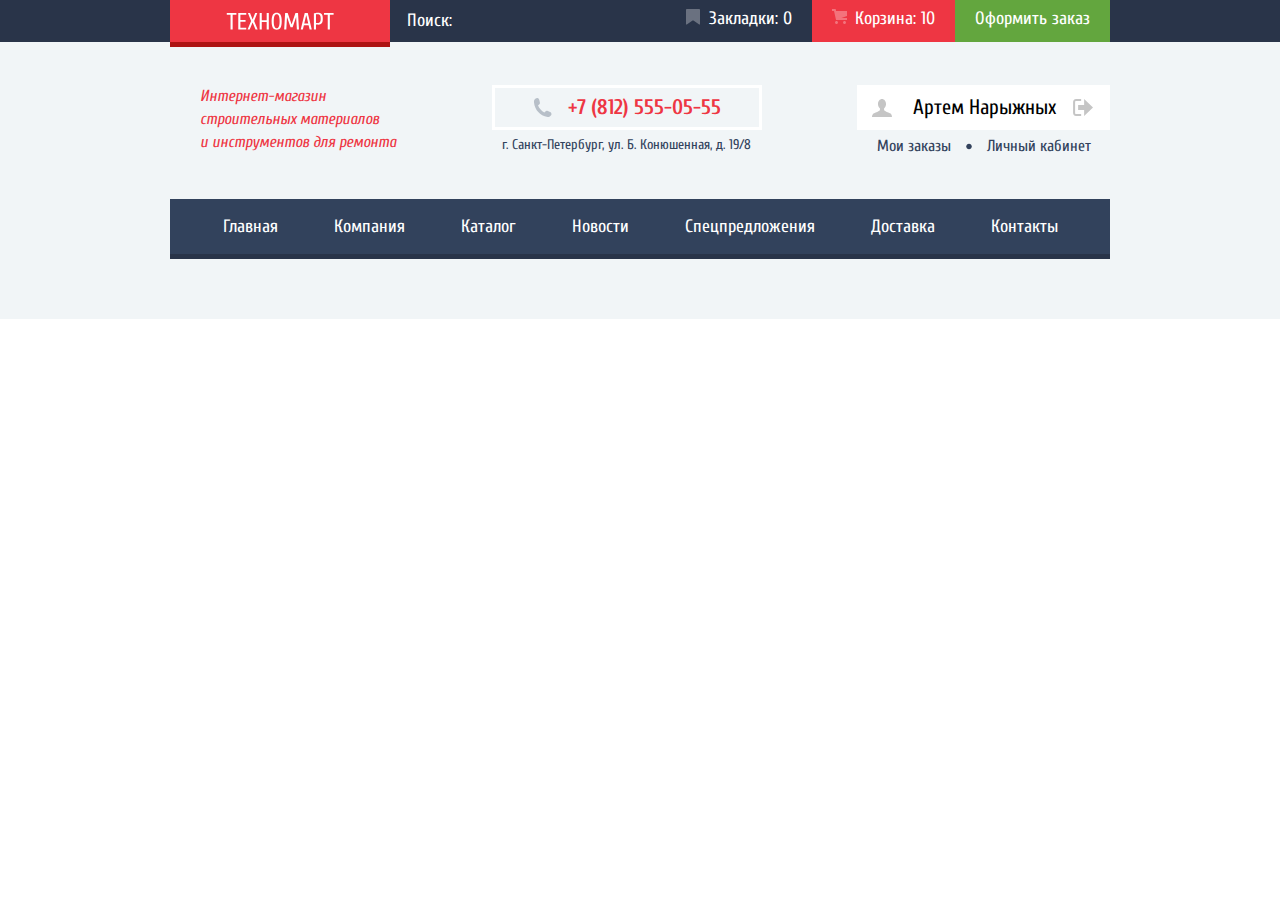
==== catalog.html @ f993e58e "Almost finished Header, added: Navigation, style hover and active for buttons." ====
<!doctype html>
<html class="page" lang="ru">
<head>
  <meta charset="UTF-8">
  <meta name="viewport" content="width=device-width, user-scalable=no, initial-scale=1.0, maximum-scale=1.0, minimum-scale=1.0">
  <meta http-equiv="X-UA-Compatible" content="ie=edge">
  <link href="https://fonts.googleapis.com/css2?family=Cuprum:wght@400;700&family=PT+Sans:wght@400;700&display=swap" rel="stylesheet">
  <link rel="icon" href="favicon.ico">
  <link rel="stylesheet" href="style/normalize.css">
  <link rel="stylesheet" href="style/catalog.css">
  <title>Каталог интернет-магазина Техномарт</title>
</head>
<body class="page-body">
  <header class="header">
    <div class="header__wrapper_blue">
      <div class="header-top container">
        <a href="index.html"><img class="header__logo" src="img/logo-technomart.svg" alt="Логотип Техномарт"></a>
        <label for="header__search"></label>
        <input class="header__search" type="search" placeholder="Поиск:" id="header__search">
        <ul class="header__button-list">
          <li class="header__button-item"><a class="header__button-link favorites" href="#">Закладки: 0</a></li>
          <li class="header__button-item"><a class="header__button-link cart" href="#">Корзина: 10</a></li>
          <li class="header__button-item"><a class="header__button-link order" href="#">Оформить заказ</a></li>
        </ul>
      </div>
    </div>
    <div class="header-middle container">
      <p class="header__description">Интернет-магазин<br>строительных материалов<br>и инструментов для ремонта</p>
      <div class="header__address">
        <a href="#" class="header__address-phone">+7 (812) 555-05-55</a>
        <p class="header__address-description">г. Санкт-Петербург, ул. Б. Конюшенная, д. 19/8</p>
      </div>
      <div class="header__user-buttons">
        <div class="header__user-links">
          <a href="https://vk.com/artem_989" class="header__username-btn" target="_blank">Артем Нарыжных</a>
          <a href="" class="header__logout-btn">
            <div class="svg-wrapper">
              <svg width="20" height="17" viewBox="0 0 20 17" fill="none" xmlns="http://www.w3.org/2000/svg">
                <path d="M20 8.5L11.125 0V6H5.125V11H11.125V17L20 8.5Z" fill="#C5C5C5"/>
                <path
                  d="M2.10604 13.952V3.048C2.12404 2.672 2.27704 1.991 3.11604 1.991H8.14304V0H3.11604C0.938036 0 0.112036 1.81 0.0870361 3.027V13.973C0.112036 15.189 0.938036 17 3.11604 17H8.14304V15.01H3.11604C2.27704 15.01 2.12404 14.327 2.10604 13.952Z"
                  fill="#C5C5C5"/>
              </svg>
            </div>
          </a>
        </div>
        <ul class="header__user-nav">
          <li class="header__user-item"><a href="#" class="header__user-link">Мои заказы</a></li>
          <li class="header__user-item"><a href="#" class="header__user-link">Личный кабинет</a></li>
        </ul>
      </div>
    </div>
    <nav class="header__nav nav container">
      <ul class="header__nav-list">
        <li class="header__nav-item"><a href="index.html" class="header__nav-link">Главная</a></li>
        <li class="header__nav-item"><a href="#" class="header__nav-link">Компания</a></li>
        <li class="header__nav-item"><a href="#" class="header__nav-link">Каталог</a></li>
        <li class="header__nav-item"><a href="#" class="header__nav-link">Новости</a></li>
        <li class="header__nav-item"><a href="#" class="header__nav-link">Спецпредложения</a></li>
        <li class="header__nav-item"><a href="#" class="header__nav-link">Доставка</a></li>
        <li class="header__nav-item"><a href="#" class="header__nav-link">Контакты</a></li>
      </ul>
    </nav>
  </header>
  <main class="main">

  </main>
  <footer class="footer">

  </footer>
</body>
</html>
---- style/catalog.css ----
:root {
  --basic-black: #000000;
  --basic-white: #FFFFFF;
  --basic-blue: #32425C;
  --basik-dark-blue: #293449;
  --basic-red: #EE3643;
  --basic-gray: #A9A9A9;
  --basic-yellow: #FFD180;
  --basick-green: #63A63E;
  --special-social-dark: #212A3A;
  --special-light-gray: #F1F5F7;
  --special-sand: #F7F3EC;
  --special-orange: #FFBF47;
  --special-light-blue: #3BBCE3;
  --special-light-violet: #DC91D8;
  --special-light-green: #8ED78F;
}

* {
  margin: 0;
  padding: 0;
  box-sizing: border-box;
}

.page {
  height: 100%;
}

.page-body {
  height: 100%;
  display: flex;
  flex-direction: column;
  color: var(--basic-black);
  font-family: 'Cuprum', sans-serif;
  font-size: 18px;
}

.container {
  width: 940px;
  margin: 0 auto;
}

.header {
  background-color: var(--special-light-gray);
}

.header__wrapper_blue {
  background-color: var(--basik-dark-blue);

  margin-bottom: 43px;
}

.header-top {
  display: flex;
  height: 42px;
}

.header__logo {
  background: var(--basic-red);
  padding: 12px 56px;
  border-bottom: 5px solid #ad1313;
  margin-bottom: -5px;
}

.header__search {
  flex-grow: 1;
  border: none;
  background-color: transparent;
  padding-left: 17px;
}

.header__search:focus {
  background-color: #fff;
}

.header__search::placeholder {
  color: #FFFFFF;
}

.header__button-list {
  list-style: none;
  display: flex;
  color: var(--basic-white);
}

.header__button-item {
  display: flex;
}

.header__button-item:active > a {
  color: rgba(255, 255, 255, 0.3);
}

.favorites:active {
  background-color: rgba(22, 29, 41, 1);
}

.cart {
  background-color: var(--basic-red);
}

.cart:active {
  background-color: rgba(186, 39, 50, 1);
}

.order {
  background-color: var(--basick-green);
}

.order:hover {
  background-color: #5FBB2D;
}

.order:active {
  background-color: #518932;
}

.favorites::before{
  content: '';
  width: 14px;
  height: 16px;
  background: url("../img/icons/icon-bookmark.svg");
  margin-right: 9px;
  opacity: 0.3;
}

.cart::before{
  content: '';
  width: 15px;
  height: 15px;
  background: url("../img/icons/icon-cart.svg");
  margin-right: 8px;
  opacity: 0.3;
}

.header__button-item:hover .favorites::before,
.header__button-item:hover .cart::before {
  opacity: 1;
}

.header__button-item:active .favorites::before,
.header__button-item:active .cart::before {
  opacity: 0.3;
}

.header__button-link {
  display: flex;
  padding: 9px 20px;
  color: var(--basic-white);
  text-decoration: none;
}

.header-middle {
  display: flex;
  justify-content: space-between;
  margin-bottom: 42px;
}

.header__description {
  font-style: italic;
  font-size: 16px;
  line-height: 23px;
  color: var(--basic-red);
  padding-left: 30px;
}

.header__address {
  display: flex;
  flex-direction: column;
  align-items: center;
}

.header__address-description {
  font-size: 14px;
  line-height: 24px;
  color: var(--basic-blue);
}

.header__address-phone {
  width: 270px;
  font-weight: 700;
  font-size: 21px;
  line-height: 30px;
  display: flex;
  justify-content: center;
  align-items: center;
  color: var(--basic-red);
  border: 3px solid white;
  text-decoration: none;
  padding: 4px 0 5px;
  margin-bottom: 3px;
}

.header__address-phone::before {
  content: '';
  width: 19px;
  height: 19px;
  background: url("../img/icons/icon-phone.svg");
  margin-right: 16px;
}

.header__user-buttons {
  display: flex;
  flex-direction: column;
  align-items: center;
}

.header__user-links {
  background-color: #fff;
  display: flex;
  margin-bottom: 7px;
}

.header__username-btn {
  font-size: 21px;
  line-height: 21px;
  color: var(--basic-black);
  text-decoration: none;
  display: flex;
  justify-content: center;
  align-items: center;
}

.header__username-btn::before{
  content: '';
  width: 20px;
  height: 18px;
  background: url("../img/icons/icon-user.svg");
  margin-right: 21px;
  margin-left: 15px;
}

.svg-wrapper {
  width: 20px;
  height: 17px;
  margin: 14px 17px;
}

.header__user-nav {
  list-style: none;
  display: flex;
}

.header__user-item {
  font-size: 16px;
  line-height: 18px;
  display: flex;
  align-items: center;
  justify-content: center;
  margin-right: 15px;
}

.header__user-item:last-child {
  margin: 0;
}

.header__user-item::after {
  content: '';
  width: 6px;
  height: 7px;
  background: url("../img/icons/dot.svg") no-repeat;
  background-size: 6px 7px;
  margin-left: 15px;
  align-items: center;
  justify-content: center;
}

.header__user-item:last-child::after {
  display: none;
}

.header__user-link {
  text-decoration: none;
  color: #32425C;
}

.header__user-link:hover {
  color: var(--basic-red);
}

.header__user-link:active {
  color: rgba(197, 197, 197, 1);
}

.header__nav {

  background-color: var(--basic-blue);
  margin-bottom: 65px;
}

.header__nav-list {
  display: flex;
  list-style: none;
  justify-content: center;
  border-bottom: 5px solid var(--basik-dark-blue);
  margin-bottom: -5px;
}

.header__nav-item {
}

.header__nav-link {
  color: var(--basic-white);
  display: inline-block;
  width: 100%;
  line-height: 24px;
  text-decoration: none;
  padding: 16px 28px 15px;
}

.header__nav-link:hover {
  background-color: var(--basik-dark-blue);
}

.header__nav-link:active {
  color: rgba(255, 255, 255, 0.5);
  background-color: #1D2739;
}

.main {
  flex: 1 0 auto;
}
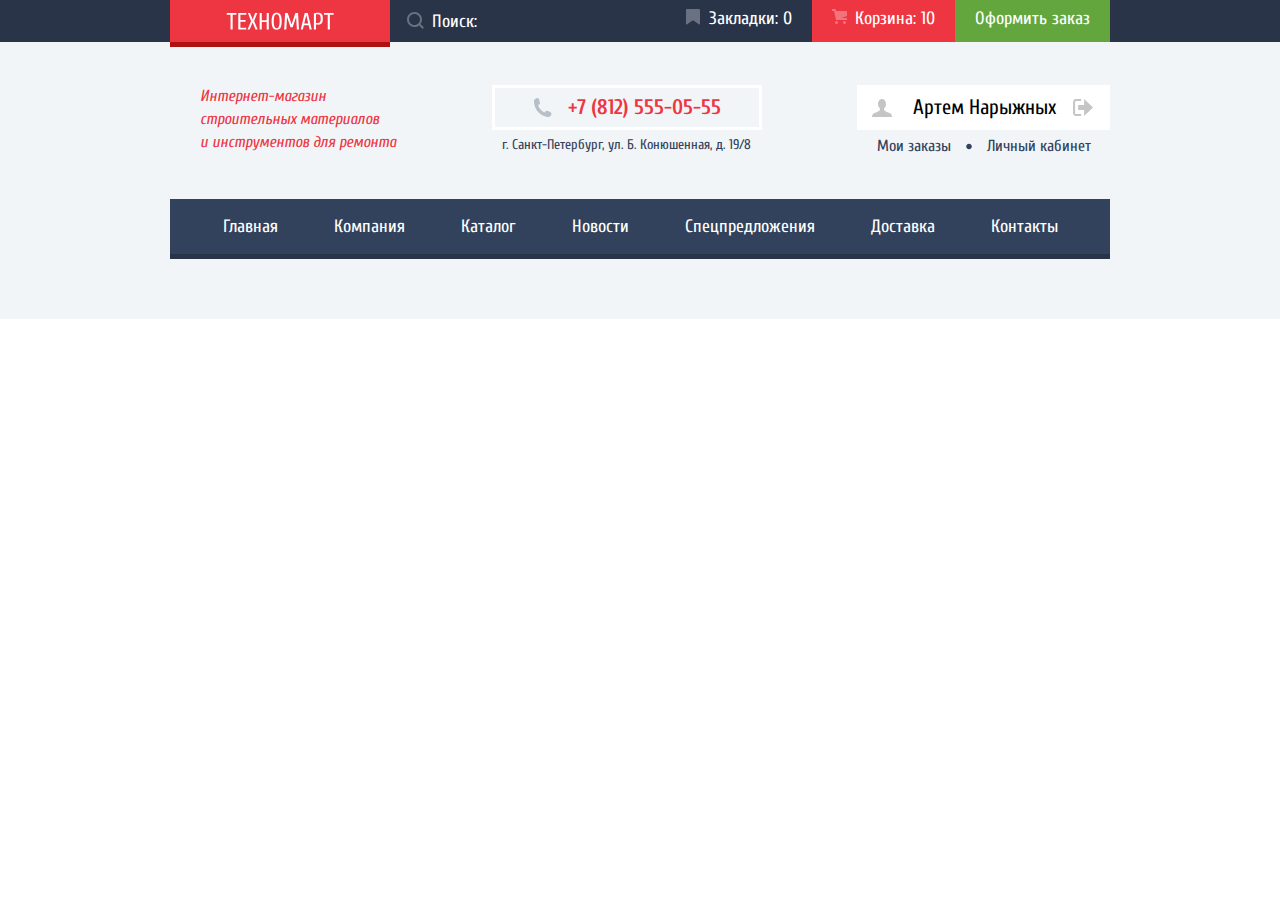
==== commit f9085dde: "Finished Header" ====
--- a/catalog.html
+++ b/catalog.html
@@ -15,8 +15,17 @@
     <div class="header__wrapper_blue">
       <div class="header-top container">
         <a href="index.html"><img class="header__logo" src="img/logo-technomart.svg" alt="Логотип Техномарт"></a>
-        <label for="header__search"></label>
-        <input class="header__search" type="search" placeholder="Поиск:" id="header__search">
+        <div class="header__search-wrapper">
+          <label for="header__search">
+            <input class="header__search" type="search" placeholder="Поиск:" id="header__search">
+
+            <svg class="header__search-icon" width="17" height="17" viewBox="0 0 17 17" fill="none" xmlns="http://www.w3.org/2000/svg">
+              <path fill-rule="evenodd" clip-rule="evenodd"
+                    d="M13.458 12.044L17 15.586L15.586 17L12.044 13.458C10.782 14.421 9.21 15 7.5 15C3.35786 15 0 11.6421 0 7.5C0 3.35786 3.35786 0 7.5 0C11.6421 0 15 3.35786 15 7.5C15.0001 9.14309 14.4581 10.7403 13.458 12.044ZM7.5 2C4.467 2 2 4.467 2 7.5C2.00331 10.5362 4.4638 12.9967 7.5 13C10.532 13 13 10.532 13 7.5C13 4.467 10.532 2 7.5 2Z"
+                    fill="white"/>
+            </svg>
+          </label>
+        </div>
         <ul class="header__button-list">
           <li class="header__button-item"><a class="header__button-link favorites" href="#">Закладки: 0</a></li>
           <li class="header__button-item"><a class="header__button-link cart" href="#">Корзина: 10</a></li>
@@ -35,7 +44,7 @@
           <a href="https://vk.com/artem_989" class="header__username-btn" target="_blank">Артем Нарыжных</a>
           <a href="" class="header__logout-btn">
             <div class="svg-wrapper">
-              <svg width="20" height="17" viewBox="0 0 20 17" fill="none" xmlns="http://www.w3.org/2000/svg">
+              <svg class="header__logout-icon" width="20" height="17" viewBox="0 0 20 17" fill="none" xmlns="http://www.w3.org/2000/svg">
                 <path d="M20 8.5L11.125 0V6H5.125V11H11.125V17L20 8.5Z" fill="#C5C5C5"/>
                 <path
                   d="M2.10604 13.952V3.048C2.12404 2.672 2.27704 1.991 3.11604 1.991H8.14304V0H3.11604C0.938036 0 0.112036 1.81 0.0870361 3.027V13.973C0.112036 15.189 0.938036 17 3.11604 17H8.14304V15.01H3.11604C2.27704 15.01 2.12404 14.327 2.10604 13.952Z"
--- a/style/catalog.css
+++ b/style/catalog.css
@@ -62,20 +62,58 @@
   margin-bottom: -5px;
 }
 
+.header__search-wrapper {
+  flex-grow: 1;
+  position: relative;
+}
+
+.header__search-icon {
+  position: absolute;
+  top: 12px;
+  left: 17px;
+  fill-opacity: 0.3;
+}
+
 .header__search {
-  flex-grow: 1;
+  width: 100%;
+  height: 100%;
   border: none;
   background-color: transparent;
-  padding-left: 17px;
+  padding-left: 42px;
+  color: var(--basic-white);
+}
+
+.header__search:hover {
+  background-color: #212a3a;
+}
+
+.header__search:hover + .header__search-icon {
+  fill-opacity: 1;
 }
 
 .header__search:focus {
-  background-color: #fff;
+  color: var(--basic-black);
+  background-color: var(--basic-white);;
+  outline: none;
+}
+
+.header__search:focus + .header__search-icon {
+  fill-opacity: 1;
+}
+
+.header__search:focus + .header__search-icon path {
+  fill: #EE3643;
 }
 
 .header__search::placeholder {
   color: #FFFFFF;
 }
+
+/*отключение крестика у input*/
+input::-webkit-search-decoration,
+input::-webkit-search-cancel-button,
+input::-webkit-search-results-button,
+input::-webkit-search-results-decoration { display: none; }
 
 .header__button-list {
   list-style: none;
@@ -230,10 +268,22 @@
   margin-left: 15px;
 }
 
+.header__username-btn:hover {
+  color: var(--basic-red);
+}
+
+.header__username-btn:hover::before {
+  background: url("../img/icons/icon-user-blue.svg");
+}
+
 .svg-wrapper {
   width: 20px;
   height: 17px;
   margin: 14px 17px;
+}
+
+.header__logout-btn:hover path {
+  fill: #32425C;
 }
 
 .header__user-nav {
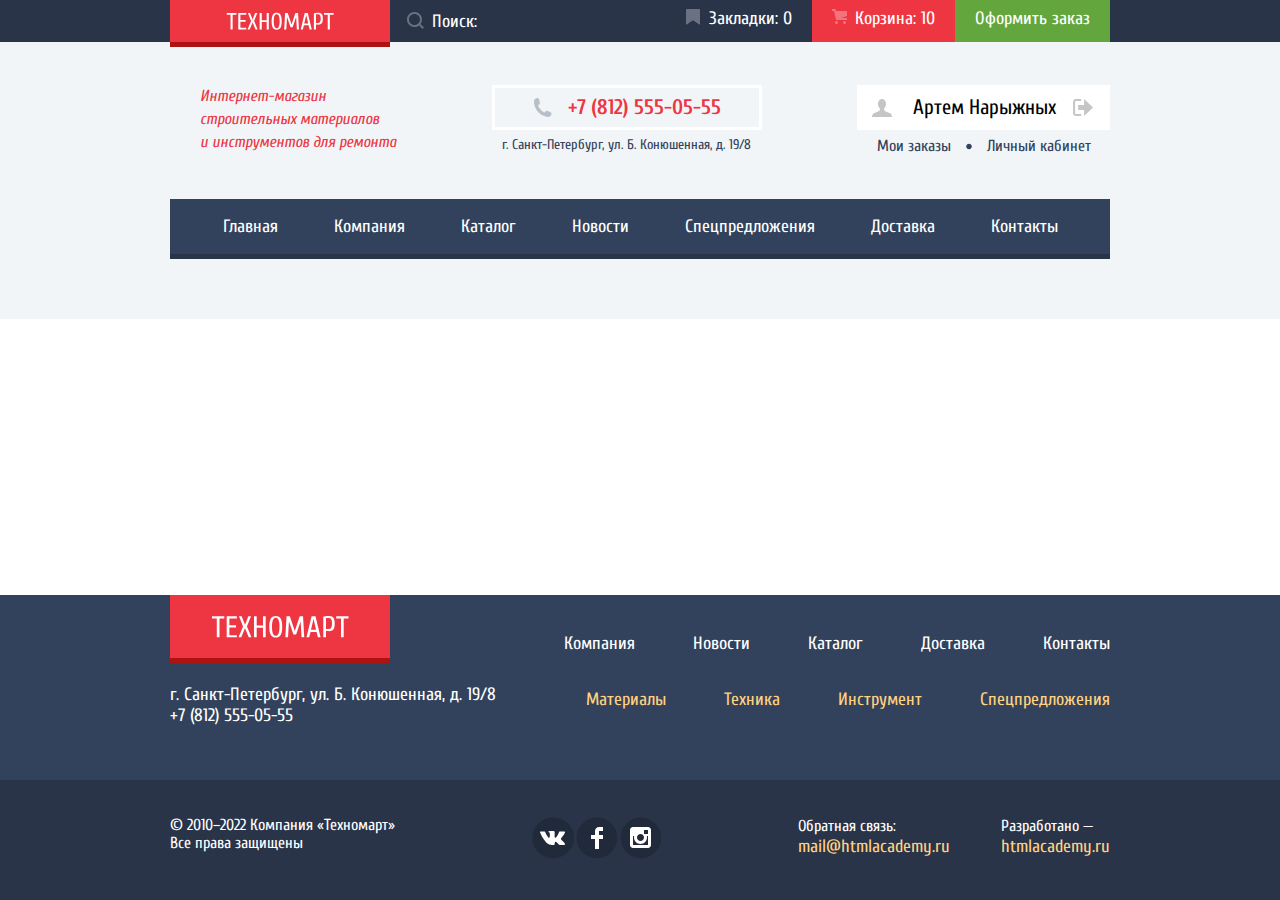
==== commit ccfab49b: "Created and finished Footer" ====
--- a/catalog.html
+++ b/catalog.html
@@ -75,7 +75,72 @@
 
   </main>
   <footer class="footer">
-
+    <div class="footer-top container">
+      <a href="index.html"><img class="footer__logo" src="img/icons/logo-footer.svg" alt="Логотип Техномарт"></a>
+      <ul class="footer__nav-list">
+        <li class="footer__nav-item"><a href="#" class="footer__nav-link">Компания</a></li>
+        <li class="footer__nav-item"><a href="#" class="footer__nav-link">Новости</a></li>
+        <li class="footer__nav-item"><a href="#" class="footer__nav-link">Каталог</a></li>
+        <li class="footer__nav-item"><a href="#" class="footer__nav-link">Доставка</a></li>
+        <li class="footer__nav-item"><a href="#" class="footer__nav-link">Контакты</a></li>
+      </ul>
+    </div>
+    <div class="footer-middle container">
+      <p class="footer__address">
+        г. Санкт-Петербург, ул. Б. Конюшенная, д. 19/8<br>+7 (812) 555-05-55
+      </p>
+      <ul class="footer__nav-list_middle">
+        <li class="footer__nav-item_middle"><a href="#" class="footer__nav-link_middle">Материалы</a></li>
+        <li class="footer__nav-item_middle"><a href="#" class="footer__nav-link_middle">Техника</a></li>
+        <li class="footer__nav-item_middle"><a href="#" class="footer__nav-link_middle">Инструмент</a></li>
+        <li class="footer__nav-item_middle"><a href="#" class="footer__nav-link_middle">Спецпредложения</a></li>
+      </ul>
+    </div>
+    <div class="footer-bottom">
+      <div class="container footer-container">
+        <p class="footer__copyright">© 2010–2022 Компания «Техномарт»<br>Все права защищены</p>
+        <ul class="footer__social social__list">
+          <li class="social__item"><a href="#" class="social__link">
+            <svg width="44" height="44" viewBox="0 0 44 44" fill="none" xmlns="http://www.w3.org/2000/svg">
+              <path fill-rule="evenodd" clip-rule="evenodd"
+                    d="M22.1627 1.4839C33.6533 1.4839 42.9683 10.5873 42.9683 21.8169C42.9683 33.0461 33.6533 42.1494 22.1627 42.1494C10.6721 42.1494 1.35714 33.0461 1.35714 21.8169C1.35714 10.5873 10.6721 1.4839 22.1627 1.4839Z"
+                    fill="#212A3A"/>
+              <path
+                d="M24.5403 25.7281C25.4609 25.4384 26.6395 27.6406 27.8943 28.4834C28.836 29.1219 29.5573 28.9841 29.5573 28.9841L32.9017 28.9372C32.9017 28.9372 34.6495 28.8322 33.8232 27.4803C33.7549 27.3678 33.3389 26.4781 31.334 24.6472C29.2376 22.7319 29.5217 23.0422 32.0456 19.7309C33.5835 17.7125 34.1988 16.4797 34.0062 15.9547C33.8213 15.4494 32.6918 15.5806 32.6918 15.5806L28.9237 15.6059C28.5568 15.6069 28.2458 15.7175 28.1042 16.0887C28.1013 16.0925 27.5062 17.6506 26.7127 18.9753C25.0362 21.7775 24.3669 21.9266 24.0896 21.7512C23.4531 21.3453 23.6139 20.1228 23.6139 19.2537C23.6139 16.5378 24.0299 15.4053 22.7992 15.1128C22.388 15.0153 22.0876 14.9516 21.0389 14.9422C19.6985 14.9225 18.5603 14.9422 17.9151 15.2506C17.4866 15.4597 17.1582 15.9181 17.3575 15.9444C17.6079 15.9772 18.1693 16.0944 18.4697 16.4937C18.8559 17.0112 18.8443 18.1709 18.8443 18.1709C18.8443 18.1709 19.0649 21.3687 18.3243 21.7653C17.8159 22.0372 17.1206 21.4822 15.6252 18.9378C14.8615 17.6366 14.2847 16.1984 14.2847 16.1984C14.2847 16.1984 14.173 15.9312 13.9708 15.785C13.73 15.6116 13.393 15.5562 13.393 15.5562L9.81656 15.5787C9.81656 15.5787 9.27923 15.5937 9.08182 15.8244C8.90656 16.0287 9.06738 16.4506 9.06738 16.4506C9.06738 16.4506 11.8686 22.9016 15.0406 26.1509C17.9488 29.1341 21.2537 28.9362 21.2537 28.9362H22.7511C22.7511 28.9362 23.2027 28.8856 23.4338 28.6437C23.6495 28.4187 23.6399 27.9959 23.6399 27.9959C23.6399 27.9959 23.61 26.0187 24.5403 25.7281Z"
+                fill="white"/>
+            </svg>
+          </a></li>
+          <li class="social__item"><a href="#" class="social__link">
+            <svg width="44" height="44" viewBox="0 0 44 44" fill="none" xmlns="http://www.w3.org/2000/svg">
+              <path fill-rule="evenodd" clip-rule="evenodd"
+                    d="M21.8938 1.4839C33.1232 1.4839 42.2265 10.5873 42.2265 21.8169C42.2265 33.0461 33.1232 42.1494 21.8938 42.1494C10.6643 42.1494 1.56108 33.0461 1.56108 21.8169C1.56108 10.5873 10.6643 1.4839 21.8938 1.4839Z"
+                    fill="#212A3A"/>
+              <path d="M28 15V11H24C21.7909 11 20 12.7909 20 15V19H16V23H20V33H24V23H28V19H24V15H28Z" fill="white"/>
+            </svg>
+          </a></li>
+          <li class="social__item"><a href="#" class="social__link">
+            <svg width="44" height="44" viewBox="0 0 44 44" fill="none" xmlns="http://www.w3.org/2000/svg">
+              <path fill-rule="evenodd" clip-rule="evenodd"
+                    d="M21.8938 1.4839C33.1233 1.4839 42.2265 10.5873 42.2265 21.8169C42.2265 33.0461 33.1233 42.1494 21.8938 42.1494C10.6643 42.1494 1.56112 33.0461 1.56112 21.8169C1.56112 10.5873 10.6643 1.4839 21.8938 1.4839Z"
+                    fill="#212A3A"/>
+              <path fill-rule="evenodd" clip-rule="evenodd"
+                    d="M14 11H29C30.65 11 32 12.35 32 14V29C32 30.65 30.65 32 29 32H14C12.35 32 11 30.65 11 29V14C11 12.35 12.35 11 14 11ZM25 21.5C25 19.57 23.43 18 21.5 18C19.57 18 18 19.57 18 21.5C18 23.43 19.57 25 21.5 25C23.43 25 25 23.43 25 21.5ZM14 29V20H15.181C15.0626 20.4913 15.0019 20.9947 15 21.5C15 25.0899 17.9101 28 21.5 28C25.0899 28 28 25.0899 28 21.5C27.9986 20.9946 27.9379 20.4912 27.819 20H29V29H14ZM25 18H29V14H25V18Z"
+                    fill="white"/>
+            </svg>
+          </a></li>
+        </ul>
+        <div class="footer__authors authors">
+          <div class="footer__feedback">
+            <span class="authors__description">Обратная связь:</span><br>
+            <a class="authors__link" href="mailto:mail@htmlacademy.ru">mail@htmlacademy.ru</a>
+          </div>
+          <div class="footer__developed">
+            <span class="authors__description">Разработано —</span><br>
+            <a class="authors__link" href="#">htmlacademy.ru</a>
+          </div>
+        </div>
+      </div>
+    </div>
   </footer>
 </body>
 </html>
--- a/style/catalog.css
+++ b/style/catalog.css
@@ -346,9 +346,6 @@
   margin-bottom: -5px;
 }
 
-.header__nav-item {
-}
-
 .header__nav-link {
   color: var(--basic-white);
   display: inline-block;
@@ -369,4 +366,151 @@
 
 .main {
   flex: 1 0 auto;
+}
+
+/*Footer*/
+
+.footer {
+  background-color: var(--basic-blue);
+}
+
+.footer-top {
+  display: flex;
+  justify-content: space-between;
+  align-items: flex-end;
+  margin-bottom: 21px;
+}
+
+.footer__logo {
+  padding: 20px 41px;
+  background: var(--basic-red);
+  border-bottom: 5px solid #ad1313;
+  margin-bottom: -5px;
+}
+
+.footer__nav-list {
+  display: flex;
+  list-style: none;
+  justify-content: flex-end;
+  margin-bottom: 8px;
+}
+
+.footer__nav-link {
+  color: var(--basic-white);
+  line-height: 24px;
+  text-decoration: none;
+}
+
+.footer__nav-item {
+  margin-right: 58px;
+}
+
+.footer__nav-item:last-child {
+  margin-right: 0;
+}
+
+.footer__nav-link:hover {
+  text-decoration: underline;
+}
+
+.footer__nav-link:active {
+  color: rgba(255, 255, 255, 0.5);
+  text-decoration: none;
+}
+
+.footer-middle {
+  display: flex;
+  justify-content: space-between;
+  margin-bottom: 54px;
+}
+
+.footer__address {
+  color: var(--basic-white);
+}
+
+.footer__nav-list_middle {
+  display: flex;
+  list-style: none;
+  justify-content: flex-end;
+}
+
+.footer__nav-item_middle {
+  margin-right: 58px;
+  margin-top: 5px;
+}
+
+.footer__nav-item_middle:last-child {
+  margin-right: 0;
+}
+
+.footer__nav-link_middle {
+  color: #FFD180;
+  text-decoration: none;
+}
+
+.footer__nav-link_middle:hover {
+  text-decoration: underline;
+}
+
+.footer__nav-link_middle:active {
+  opacity: 0.5;
+  text-decoration: none;
+}
+
+.footer-bottom {
+  background-color: var(--basik-dark-blue);
+}
+
+.footer-container {
+  display: flex;
+  padding: 36px 0 34px;
+  justify-content: space-between;
+}
+
+.footer__copyright {
+  color: var(--basic-white);
+  font-size: 16px;
+  line-height: 18px;
+}
+
+.footer__social {
+  display: flex;
+  list-style: none;
+}
+
+.social__link:hover path:first-child {
+  fill: var(--basic-red);
+}
+
+.social__link:active path:first-child {
+  fill: var(--basic-red);
+  opacity: 0.85;
+}
+
+.footer__authors {
+  display: flex;
+}
+
+.footer__feedback {
+  margin-right: 51px;
+}
+
+.authors__description {
+  color: var(--basic-white);
+  font-size: 16px;
+  line-height: 18px;
+}
+
+.authors__link {
+  color: #FFD180;
+  text-decoration: none;
+}
+
+.authors__link:hover {
+  text-decoration: underline;
+}
+
+.authors__link:active {
+  text-decoration: none;
+  color: var(--basic-red);
 }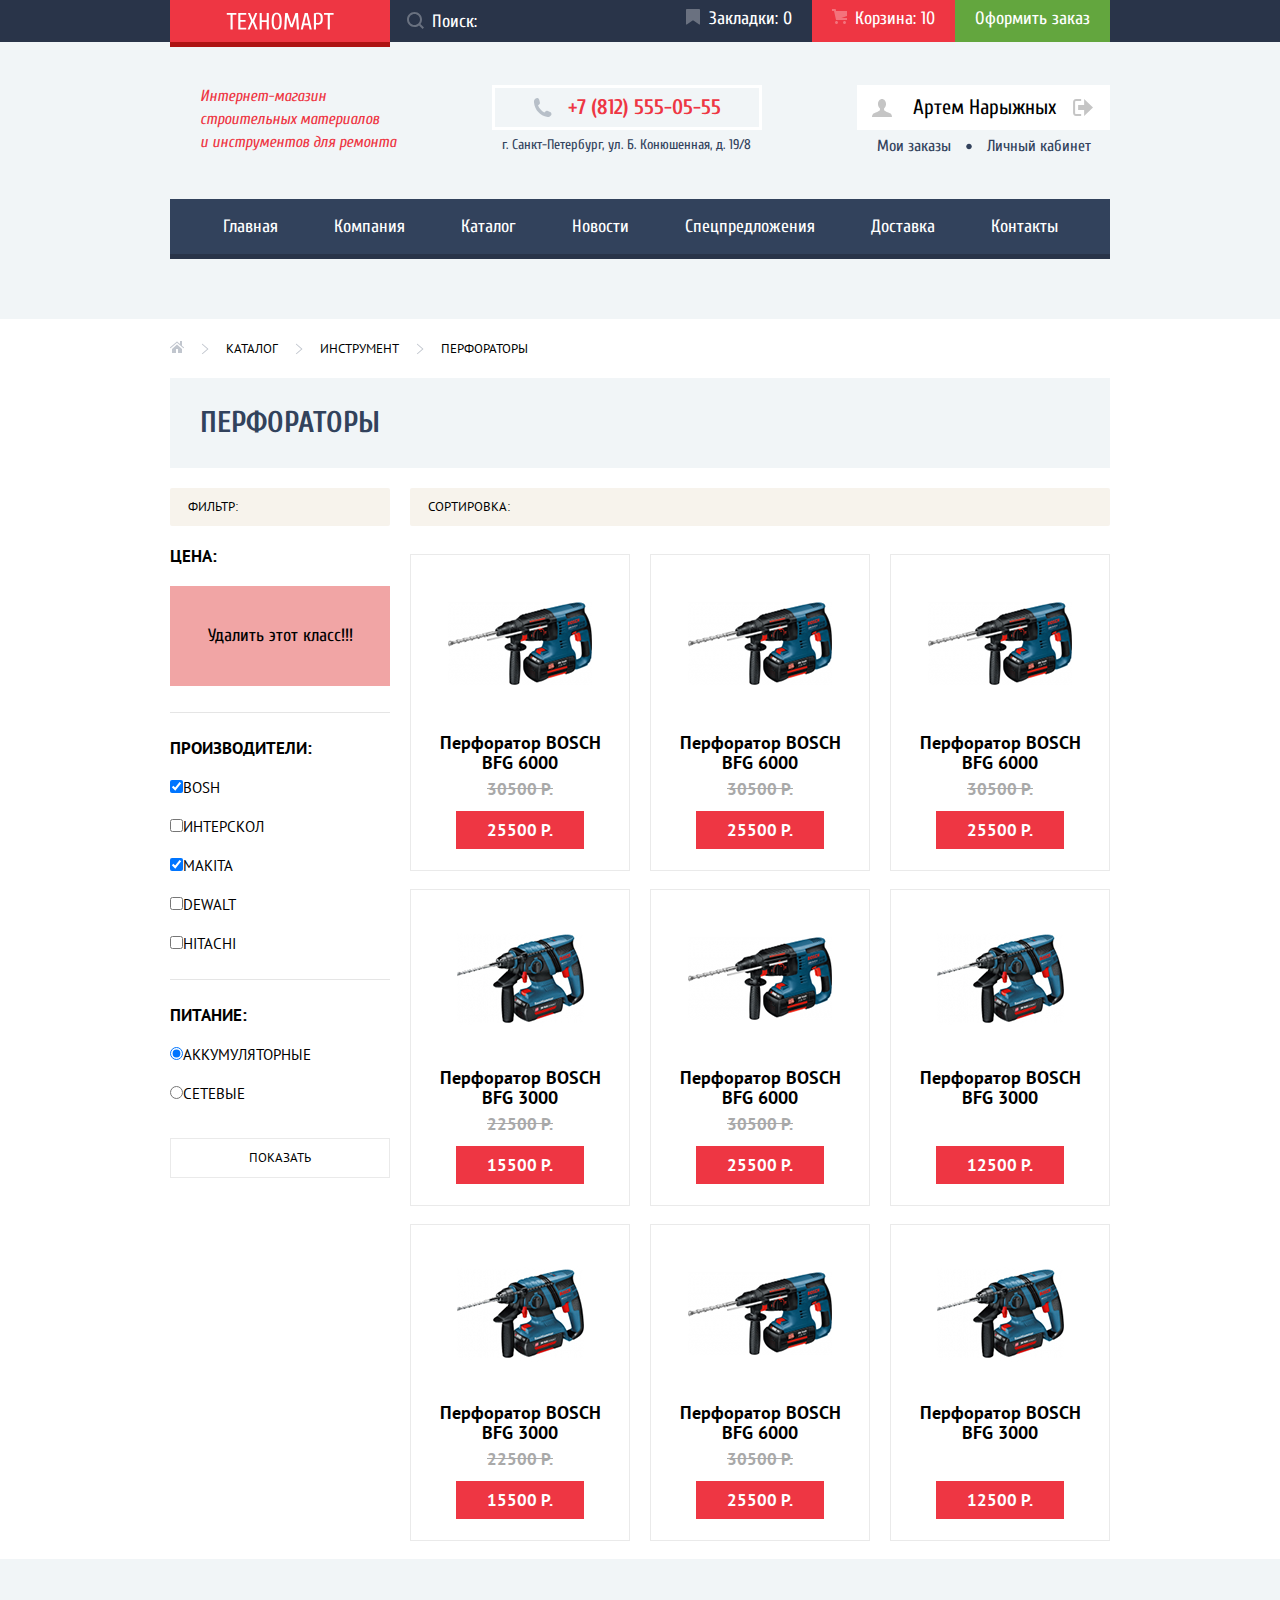
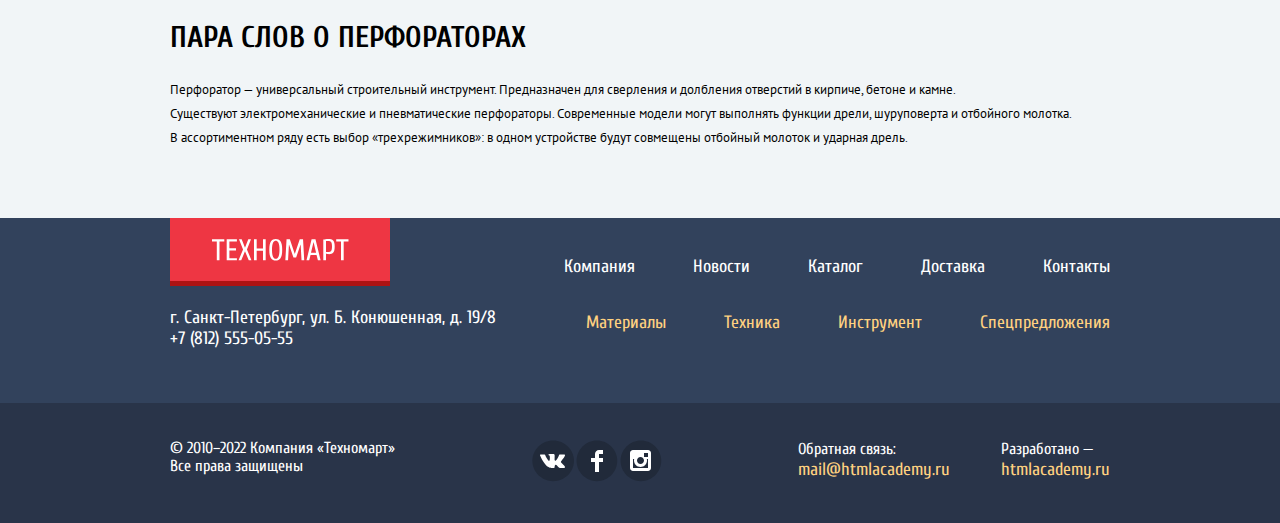
==== commit 7d1f9450: "Created catalog, filter and breadcrumbs" ====
--- a/catalog.html
+++ b/catalog.html
@@ -72,7 +72,134 @@
     </nav>
   </header>
   <main class="main">
-
+    <div class="container">
+      <ul class="main__breadcrumbs breadcrumbs">
+        <li
+          class="breadcrumbs__item"><a href="index.html" class="breadcrumbs__link"><img src="img/icons/icon-home.svg"
+                                                                                        alt="Ссылка на Главную"></a></li>
+        <li class="breadcrumbs__item"><a href="" class="breadcrumbs__link">Каталог</a></li>
+        <li class="breadcrumbs__item"><a href="" class="breadcrumbs__link">Инструмент</a></li>
+        <li class="breadcrumbs__item"><a href="" class="breadcrumbs__link">Перфораторы</a></li>
+      </ul>
+      <h1 class="main__title">Перфораторы</h1>
+      <section class="main__catalog catalog">
+        <div class="catalog__filter column-left">
+          <div class="form-description left">Фильтр:</div>
+          <form class="filter" method="get" action="https://echo.htmlacademy.ru">
+            <fieldset class="price-filter">
+              <legend>Цена:</legend>
+              <div class="plug">Удалить этот класс!!!</div>
+            </fieldset>
+            <fieldset class="manufacturer">
+              <legend>Производители:</legend>
+              <ul class="filter__manufacturer-list">
+                <li
+                  class="filter__manufacturer-item"><input type="checkbox" name="bosh" id="bosh" checked><label for="bosh" >Bosh</label></li>
+                <li class="filter__manufacturer-item"><input type="checkbox" name="interskol" id="interskol"><label for="interskol">Интерскол</label></li>
+                <li class="filter__manufacturer-item"><input type="checkbox" name="makita" id="makita" checked><label for="makita">Makita
+                </label></li>
+                <li class="filter__manufacturer-item"><input type="checkbox" name="dewalt" id="dewalt"><label for="dewalt">Dewalt</label></li>
+                <li class="filter__manufacturer-item"><input type="checkbox" name="hitachi" id="hitachi"><label for="hitachi">Hitachi</label></li>
+              </ul>
+            </fieldset>
+            <fieldset  class="power">
+              <legend>Питание:</legend>
+              <ul class="power__list">
+                <li class="power__item"><input type="radio" name="power-type" value="battery" id="battery" checked><label for="battery">Аккумуляторные</label></li>
+                <li class="power__item"><input type="radio" name="power-type" value="socket" id="socket"><label for="socket">Сетевые</label></li>
+              </ul>
+            </fieldset>
+            <button class="filter__button" type="submit">Показать</button>
+          </form>
+        </div>
+        <div class="column__right">
+          <div class="form-description right">Сортировка:</div>
+          <div class="catalog__list">
+            <div class="catalog__card card">
+              <div class="card__preview">
+                <img class="card__photo" src="img/products/bfg-6000.png" alt="BFG 6000">
+              </div>
+              <p class="card__title">Перфоратор BOSCH<br>BFG 6000</p>
+              <p class="card__old-price price">30500 р.</p>
+              <p class="card__current-price price">25500 р.</p>
+            </div>
+            <div class="catalog__card card">
+              <div class="card__preview">
+                <img class="card__photo" src="img/products/bfg-6000.png" alt="BFG 6000">
+              </div>
+              <p class="card__title">Перфоратор BOSCH<br>BFG 6000</p>
+              <p class="card__old-price price">30500 р.</p>
+              <p class="card__current-price price">25500 р.</p>
+            </div>
+            <div class="catalog__card card">
+              <div class="card__preview">
+                <img class="card__photo" src="img/products/bfg-6000.png" alt="BFG 6000">
+              </div>
+              <p class="card__title">Перфоратор BOSCH<br>BFG 6000</p>
+              <p class="card__old-price price">30500 р.</p>
+              <p class="card__current-price price">25500 р.</p>
+            </div>
+            <div class="catalog__card card">
+              <div class="card__preview">
+                <img class="card__photo" src="img/products/bfg-2000-3000.jpg" alt="BFG 3000">
+              </div>
+              <p class="card__title">Перфоратор BOSCH<br>BFG 3000</p>
+              <p class="card__old-price price">22500 р.</p>
+              <p class="card__current-price price">15500 р.</p>
+            </div>
+            <div class="catalog__card card">
+              <div class="card__preview">
+                <img class="card__photo" src="img/products/bfg-6000.png" alt="BFG 6000">
+              </div>
+              <p class="card__title">Перфоратор BOSCH<br>BFG 6000</p>
+              <p class="card__old-price price">30500 р.</p>
+              <p class="card__current-price price">25500 р.</p>
+            </div>
+            <div class="catalog__card card">
+              <div class="card__preview">
+                <img class="card__photo" src="img/products/bfg-2000-3000.jpg" alt="BFG 2000">
+              </div>
+              <p class="card__title">Перфоратор BOSCH<br>BFG 3000</p>
+              <p class="card__current-price price">12500 р.</p>
+            </div>
+            <div class="catalog__card card">
+              <div class="card__preview">
+                <img class="card__photo" src="img/products/bfg-2000-3000.jpg" alt="BFG 3000">
+              </div>
+              <p class="card__title">Перфоратор BOSCH<br>BFG 3000</p>
+              <p class="card__old-price price">22500 р.</p>
+              <p class="card__current-price price">15500 р.</p>
+            </div>
+            <div class="catalog__card card">
+              <div class="card__preview">
+                <img class="card__photo" src="img/products/bfg-6000.png" alt="BFG 6000">
+              </div>
+              <p class="card__title">Перфоратор BOSCH<br>BFG 6000</p>
+              <p class="card__old-price price">30500 р.</p>
+              <p class="card__current-price price">25500 р.</p>
+            </div>
+            <div class="catalog__card card">
+              <div class="card__preview">
+                <img class="card__photo" src="img/products/bfg-2000-3000.jpg" alt="BFG 2000">
+              </div>
+              <p class="card__title">Перфоратор BOSCH<br>BFG 3000</p>
+              <p class="card__current-price price">12500 р.</p>
+            </div>
+          </div>
+          <!--          Добавить список страниц с выделением активной-->
+        </div>
+      </section>
+    </div>
+    <section class="main__description description">
+      <div class="container">
+        <h2 class="description-title">Пара слов о перфораторах</h2>
+        <p class="description-text">Перфоратор — универсальный строительный инструмент. Предназначен для сверления и долбления отверстий в
+          кирпиче, бетоне и камне.<br>
+          Существуют электромеханические и пневматические перфораторы. Современные модели могут выполнять функции дрели, шуруповерта и
+          отбойного молотка.<br>
+          В ассортиментном ряду есть выбор «трехрежимников»: в одном устройстве будут совмещены отбойный молоток и ударная дрель.</p>
+      </div>
+    </section>
   </main>
   <footer class="footer">
     <div class="footer-top container">
--- a/style/catalog.css
+++ b/style/catalog.css
@@ -366,6 +366,249 @@
 
 .main {
   flex: 1 0 auto;
+  padding-top: 21px;
+}
+
+.main__breadcrumbs {
+  display: flex;
+  list-style: none;
+  margin-bottom: 20px;
+}
+
+.breadcrumbs__item {
+  display: flex;
+  align-items: center;
+  margin-right: 17px;
+}
+
+.breadcrumbs__item:last-child {
+  margin-right: 0;
+}
+
+.breadcrumbs__item::after {
+  content: '';
+  width: 8px;
+  height: 12px;
+  background: url("../img/icons/arrow-breadcrumbs.svg");
+  margin-left: 17px;
+}
+
+.breadcrumbs__item:last-child::after {
+  display: none;
+}
+
+.breadcrumbs__link {
+  font-family: 'PT Sans', sans-serif;
+  font-size: 13px;
+  line-height: 18px;
+  text-decoration: none;
+  text-transform: uppercase;
+  color: var(--basic-black);
+}
+
+.main__title {
+  text-transform: uppercase;
+  font-size: 30px;
+  line-height: 30px;
+  color: #32425C;
+  padding: 30px 0 30px 30px;
+  background-color: var(--special-light-gray);
+
+}
+
+.main__catalog {
+  display: flex;
+}
+
+.column-left {
+  width: 220px;
+  flex-shrink: 0;
+  margin-right: 20px;
+  display: flex;
+  flex-direction: column;
+  /*outline: 3px solid rgba(233, 233, 233, 0.7);*/
+  /*outline-offset: -3px;*/
+}
+
+.form-description{
+  font-family: 'PT Sans', sans-serif;
+  font-size: 13px;
+  line-height: 18px;
+  text-transform: uppercase;
+  padding: 10px 18px;
+  background-color: var(--special-sand);
+  border-radius: 2px;
+  display: flex;
+}
+
+.form-description.left {
+  margin-bottom: 15px;
+}
+
+fieldset {
+  padding: 0;
+  border: none;
+  margin-bottom: 20px;
+}
+
+.plug {
+  height:100px;
+  background-color: #f1a5a5;
+  text-align: center;
+  line-height: 100px;
+}
+
+.manufacturer,
+.price-filter {
+  padding-bottom: 26px;
+  /*outline: 3px solid rgba(0, 255, 0, 0.7);*/
+  /*outline-offset: -3px;*/
+  border-bottom: 1px solid rgba(0, 0, 0, 0.1);
+}
+
+.form-description.right {
+  margin-bottom: 28px;
+}
+
+.filter {
+  display: flex;
+  flex-direction: column;
+}
+
+.power {
+  margin-bottom: 35px;
+}
+
+.filter__manufacturer-list,
+.power__list {
+  list-style: none;
+  text-transform: uppercase;
+  font-family: 'PT Sans', sans-serif;
+  font-size: 15px;
+  line-height: 19px;
+  display: flex;
+  flex-direction: column;
+}
+
+.filter__manufacturer-item,
+.power__item {
+  margin-bottom: 20px;
+}
+
+.filter__manufacturer-item:last-child,
+.power__item:last-child {
+  margin-bottom: 0;
+}
+
+legend {
+  font-family: 'PT Sans', sans-serif;
+  font-weight: 700;
+  font-size: 17px;
+  line-height: 30px;
+  text-transform: uppercase;
+  margin-bottom: 15px;
+}
+
+.filter__button {
+  font-family: 'PT Sans', sans-serif;
+  font-size: 13px;
+  line-height: 18px;
+  background-color: transparent;
+  text-transform: uppercase;
+  padding: 10px 0;
+  border: 1px solid rgba(234, 234, 234, 1);
+  cursor: pointer;
+}
+
+.filter__button:hover {
+  border: 1px solid rgba(0, 0, 0, 0.2);
+}
+
+.filter__button:active {
+  border: 1px solid rgba(0, 0, 0, 0.2);
+  background-color: var(--basic-red);
+  color: var(--basic-white);
+}
+
+.catalog__list {
+  flex-grow: 1;
+  display: flex;
+  flex-wrap: wrap;
+}
+
+.catalog__card {
+  width: 220px;
+  margin-right: 20px;
+  margin-bottom: 18px;
+  display: flex;
+  flex-direction: column;
+  background-color: var(--basic-white);
+  text-align: center;
+  border: 1px solid rgba(234, 234, 234, 1);
+}
+
+.catalog__card:hover {
+  filter: drop-shadow(0px 4px 20px rgba(0, 0, 0, 0.15));
+}
+
+.catalog__card:nth-child(3n) {
+  margin-right: 0;
+}
+
+.card__preview {
+  display: flex;
+  justify-content: center;
+  align-items: center;
+  height: 178px;
+}
+
+.card__title {
+  font-family: 'PT Sans', sans-serif;
+  font-weight: 700;
+  font-size: 18px;
+  line-height: 20px;
+  margin-bottom: 7px;
+  flex-grow: 1;
+}
+
+.price {
+  font-family: 'PT Sans', sans-serif;
+  font-weight: 700;
+  font-size: 17px;
+  line-height: 18px;
+  text-transform: uppercase;
+}
+
+.card__old-price {
+  text-decoration-line: line-through;
+  color: #A9A9A9;
+  margin-bottom: 13px;
+}
+
+.card__current-price {
+  color: var(--basic-white);
+  /*padding: 10px 32px;*/
+  background-color: var(--basic-red);
+  margin: 0 45px 21px;
+  padding: 10px 0;
+}
+
+.main__description {
+  background-color: var(--special-light-gray);
+  padding: 64px 0 68px;
+}
+
+.description-title {
+  font-size: 30px;
+  line-height: 30px;
+  text-transform: uppercase;
+  margin-bottom: 25px;
+}
+
+.description-text {
+  font-family: 'PT Sans', sans-serif;
+  font-size: 13px;
+  line-height: 24px;
 }
 
 /*Footer*/
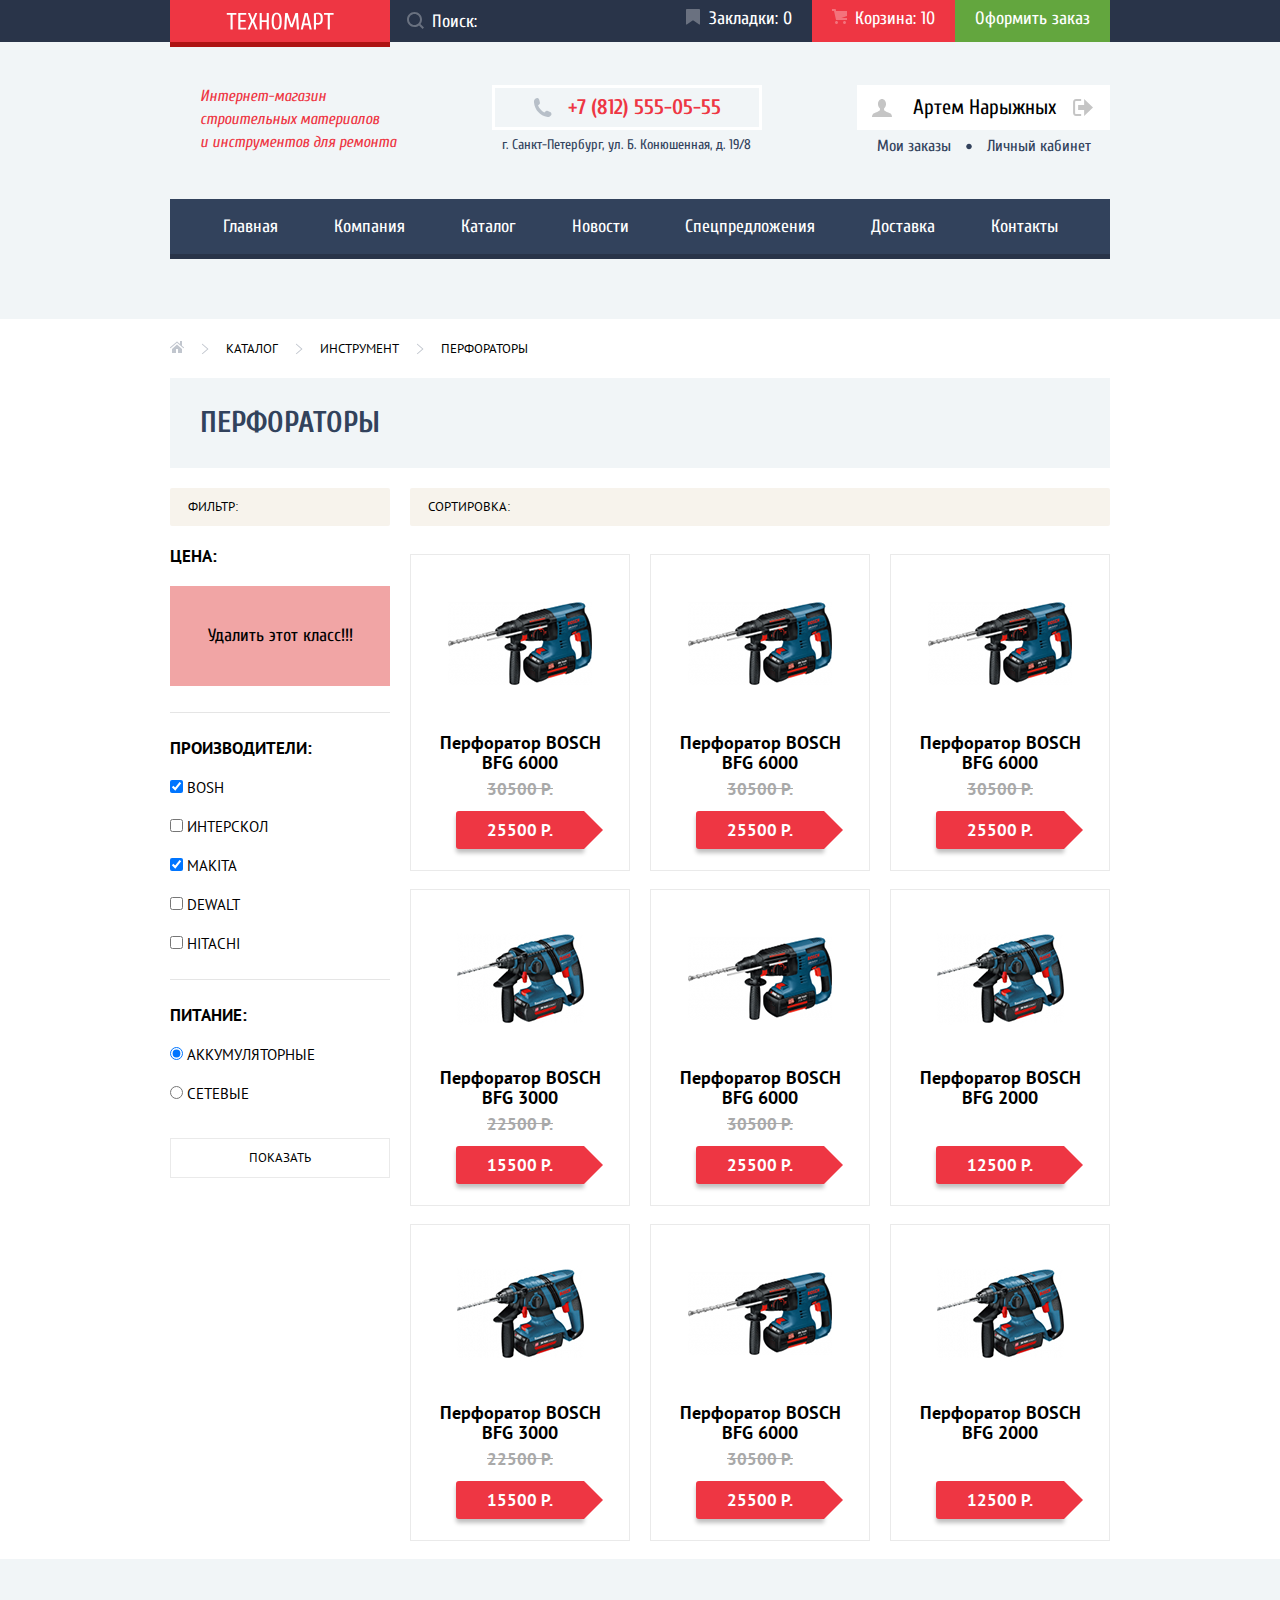
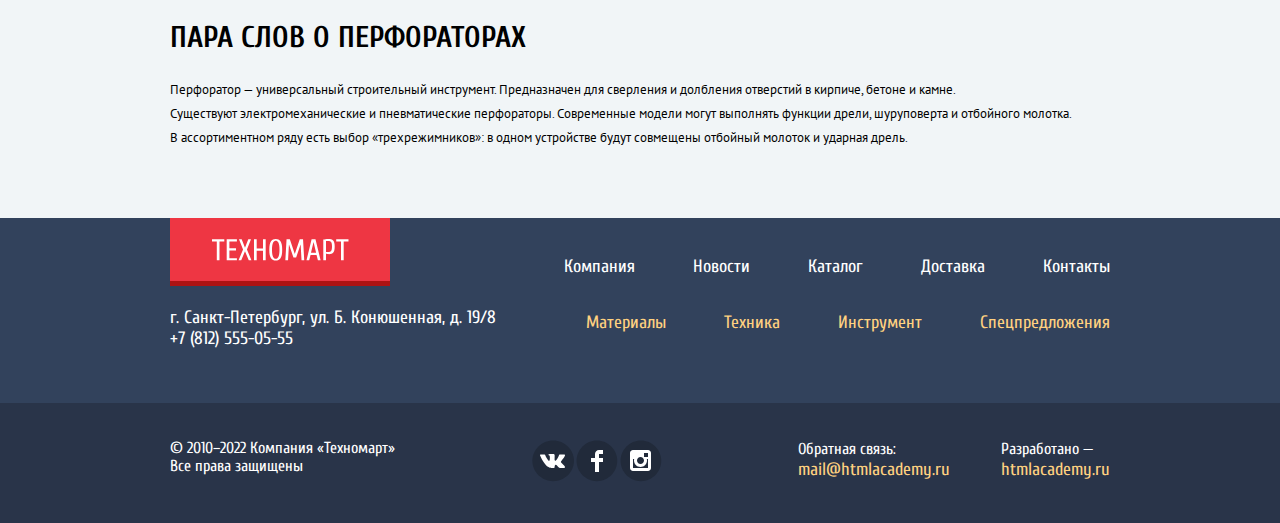
==== commit a9384627: "Small fixes in filter styles" ====
--- a/catalog.html
+++ b/catalog.html
@@ -93,20 +93,39 @@
             <fieldset class="manufacturer">
               <legend>Производители:</legend>
               <ul class="filter__manufacturer-list">
-                <li
-                  class="filter__manufacturer-item"><input type="checkbox" name="bosh" id="bosh" checked><label for="bosh" >Bosh</label></li>
-                <li class="filter__manufacturer-item"><input type="checkbox" name="interskol" id="interskol"><label for="interskol">Интерскол</label></li>
-                <li class="filter__manufacturer-item"><input type="checkbox" name="makita" id="makita" checked><label for="makita">Makita
-                </label></li>
-                <li class="filter__manufacturer-item"><input type="checkbox" name="dewalt" id="dewalt"><label for="dewalt">Dewalt</label></li>
-                <li class="filter__manufacturer-item"><input type="checkbox" name="hitachi" id="hitachi"><label for="hitachi">Hitachi</label></li>
+                <li class="filter__manufacturer-item">
+                  <input class="checkbox__input" type="checkbox" name="bosh" id="bosh" checked>
+                  <label class="checkbox__label" for="bosh">Bosh</label>
+                </li>
+                <li class="filter__manufacturer-item">
+                  <input class="checkbox__input" type="checkbox" name="interskol" id="interskol">
+                  <label class="checkbox__label" for="interskol">Интерскол</label>
+                </li>
+                <li class="filter__manufacturer-item">
+                  <input class="checkbox__input" type="checkbox" name="makita" id="makita" checked>
+                  <label class="checkbox__label" for="makita">Makita</label>
+                </li>
+                <li class="filter__manufacturer-item">
+                  <input class="checkbox__input" type="checkbox" name="dewalt" id="dewalt">
+                  <label class="checkbox__label" for="dewalt">Dewalt</label>
+                </li>
+                <li class="filter__manufacturer-item">
+                  <input class="checkbox__input" type="checkbox" name="hitachi" id="hitachi">
+                  <label class="checkbox__label" for="hitachi">Hitachi</label>
+                </li>
               </ul>
             </fieldset>
-            <fieldset  class="power">
+            <fieldset class="power">
               <legend>Питание:</legend>
               <ul class="power__list">
-                <li class="power__item"><input type="radio" name="power-type" value="battery" id="battery" checked><label for="battery">Аккумуляторные</label></li>
-                <li class="power__item"><input type="radio" name="power-type" value="socket" id="socket"><label for="socket">Сетевые</label></li>
+                <li class="power__item">
+                  <input class="checkbox__radio" type="radio" name="power-type" value="battery" id="battery" checked>
+                  <label class="radio__label" for="battery">Аккумуляторные</label>
+                </li>
+                <li class="power__item">
+                  <input class="checkbox__radio" type="radio" name="power-type" value="socket" id="socket">
+                  <label class="radio__label" for="socket">Сетевые</label>
+                </li>
               </ul>
             </fieldset>
             <button class="filter__button" type="submit">Показать</button>
@@ -159,7 +178,7 @@
               <div class="card__preview">
                 <img class="card__photo" src="img/products/bfg-2000-3000.jpg" alt="BFG 2000">
               </div>
-              <p class="card__title">Перфоратор BOSCH<br>BFG 3000</p>
+              <p class="card__title">Перфоратор BOSCH<br>BFG 2000</p>
               <p class="card__current-price price">12500 р.</p>
             </div>
             <div class="catalog__card card">
@@ -182,7 +201,7 @@
               <div class="card__preview">
                 <img class="card__photo" src="img/products/bfg-2000-3000.jpg" alt="BFG 2000">
               </div>
-              <p class="card__title">Перфоратор BOSCH<br>BFG 3000</p>
+              <p class="card__title">Перфоратор BOSCH<br>BFG 2000</p>
               <p class="card__current-price price">12500 р.</p>
             </div>
           </div>
--- a/style/catalog.css
+++ b/style/catalog.css
@@ -509,6 +509,12 @@
   margin-bottom: 15px;
 }
 
+label,
+.checkbox__input,
+.checkbox__radio {
+  cursor: pointer;
+}
+
 .filter__button {
   font-family: 'PT Sans', sans-serif;
   font-size: 13px;
@@ -591,6 +597,21 @@
   background-color: var(--basic-red);
   margin: 0 45px 21px;
   padding: 10px 0;
+  border-radius: 3px 0 0 3px;
+  position: relative;
+  box-shadow: 0 4px 4px rgb(0 0 0 / 25%);
+}
+
+.card__current-price::after {
+  content: "";
+  position: absolute;
+  top: 0;
+  right: -19px;
+  display: inline-block;
+  vertical-align: top;
+  border: 19px solid transparent;
+  border-right: 0 #fff;
+  border-left-color: #ee3643;
 }
 
 .main__description {
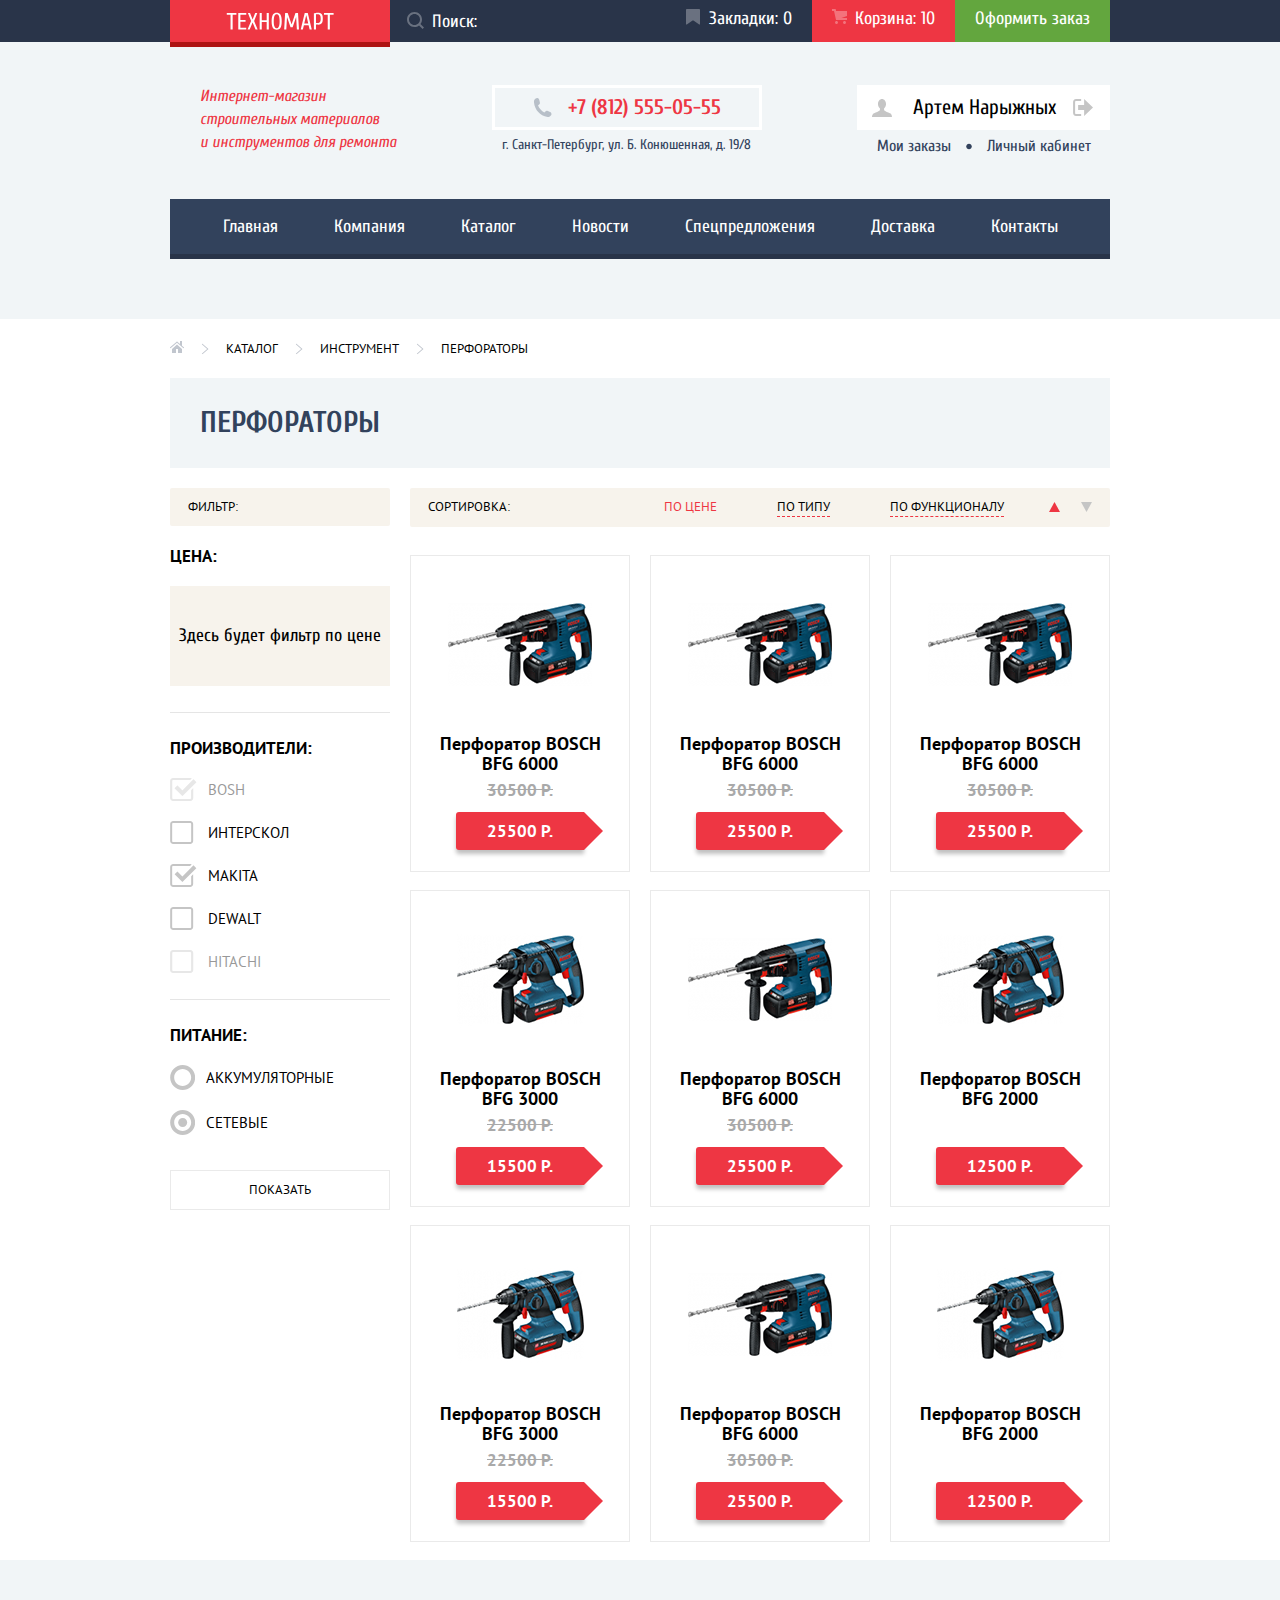
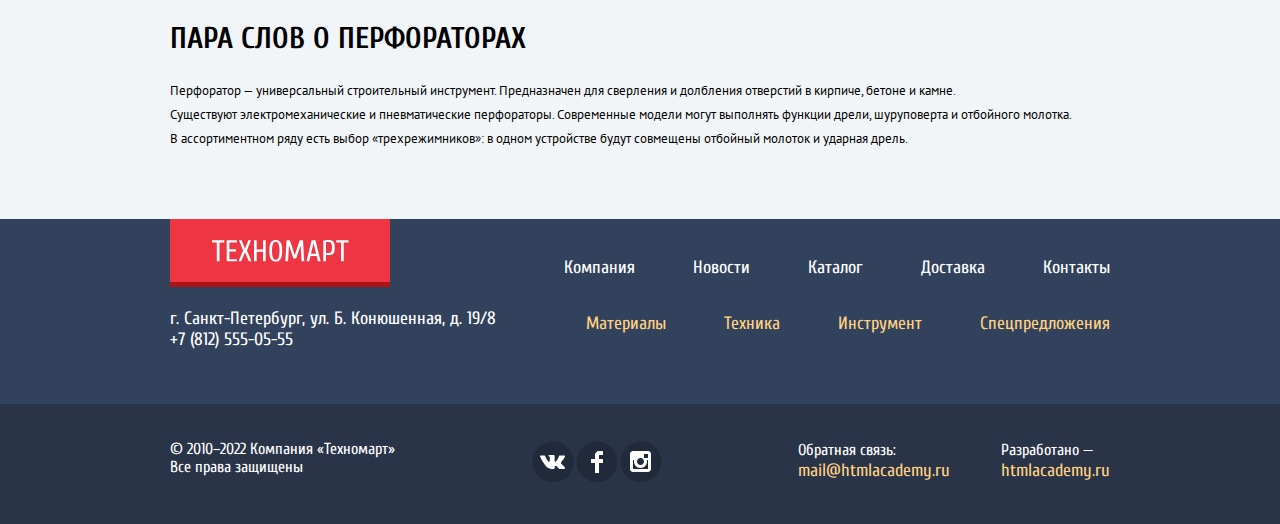
==== commit f43e3a12: "Added hover style for cards, styled checkbox and radio, added sorting" ====
--- a/catalog.html
+++ b/catalog.html
@@ -88,30 +88,40 @@
           <form class="filter" method="get" action="https://echo.htmlacademy.ru">
             <fieldset class="price-filter">
               <legend>Цена:</legend>
-              <div class="plug">Удалить этот класс!!!</div>
+              <div class="plug">Здесь будет фильтр по цене</div>
             </fieldset>
             <fieldset class="manufacturer">
               <legend>Производители:</legend>
               <ul class="filter__manufacturer-list">
                 <li class="filter__manufacturer-item">
-                  <input class="checkbox__input" type="checkbox" name="bosh" id="bosh" checked>
-                  <label class="checkbox__label" for="bosh">Bosh</label>
-                </li>
-                <li class="filter__manufacturer-item">
-                  <input class="checkbox__input" type="checkbox" name="interskol" id="interskol">
-                  <label class="checkbox__label" for="interskol">Интерскол</label>
-                </li>
-                <li class="filter__manufacturer-item">
-                  <input class="checkbox__input" type="checkbox" name="makita" id="makita" checked>
-                  <label class="checkbox__label" for="makita">Makita</label>
-                </li>
-                <li class="filter__manufacturer-item">
-                  <input class="checkbox__input" type="checkbox" name="dewalt" id="dewalt">
-                  <label class="checkbox__label" for="dewalt">Dewalt</label>
-                </li>
-                <li class="filter__manufacturer-item">
-                  <input class="checkbox__input" type="checkbox" name="hitachi" id="hitachi">
-                  <label class="checkbox__label" for="hitachi">Hitachi</label>
+                  <label class="checkbox__label" for="bosh">
+                    <input class="checkbox__input" type="checkbox" name="bosh" id="bosh" disabled checked>
+                    <span class="check__box">Bosh</span>
+                  </label>
+                </li>
+                <li class="filter__manufacturer-item">
+                  <label class="checkbox__label" for="interskol">
+                    <input class="checkbox__input" type="checkbox" name="interskol" id="interskol">
+                    <span class="check__box">Интерскол</span>
+                  </label>
+                </li>
+                <li class="filter__manufacturer-item">
+                  <label class="checkbox__label" for="makita">
+                    <input class="checkbox__input" type="checkbox" name="makita" id="makita" checked>
+                    <span class="check__box">Makita</span>
+                  </label>
+                </li>
+                <li class="filter__manufacturer-item">
+                  <label class="checkbox__label" for="dewalt">
+                    <input class="checkbox__input" type="checkbox" name="dewalt" id="dewalt">
+                    <span class="check__box">Dewalt</span>
+                  </label>
+                </li>
+                <li class="filter__manufacturer-item">
+                  <label class="checkbox__label" for="hitachi">
+                    <input class="checkbox__input" type="checkbox" name="hitachi" id="hitachi" disabled>
+                    <span class="check__box">Hitachi</span>
+                  </label>
                 </li>
               </ul>
             </fieldset>
@@ -119,12 +129,16 @@
               <legend>Питание:</legend>
               <ul class="power__list">
                 <li class="power__item">
-                  <input class="checkbox__radio" type="radio" name="power-type" value="battery" id="battery" checked>
-                  <label class="radio__label" for="battery">Аккумуляторные</label>
+                  <label class="radio__label" for="battery">
+                    <input class="checkbox__radio" type="radio" name="power-type" value="battery" id="battery">
+                    <span class="radio__box">Аккумуляторные</span>
+                  </label>
                 </li>
                 <li class="power__item">
-                  <input class="checkbox__radio" type="radio" name="power-type" value="socket" id="socket">
-                  <label class="radio__label" for="socket">Сетевые</label>
+                  <label class="radio__label" for="socket">
+                    <input class="checkbox__radio" type="radio" name="power-type" value="socket" id="socket" checked>
+                    <span class="radio__box">Сетевые</span>
+                  </label>
                 </li>
               </ul>
             </fieldset>
@@ -132,27 +146,54 @@
           </form>
         </div>
         <div class="column__right">
-          <div class="form-description right">Сортировка:</div>
+          <div class="form-description right">
+            <span class="right__title">Сортировка:</span>
+            <ul class="right__list">
+              <li class="right__item">По цене</li>
+              <li class="right__item">По типу</li>
+              <li class="right__item">По функционалу</li>
+            </ul>
+            <ul class="right__arrow-list arrow-list">
+              <li class="arrow-item">
+                <img src="img/icons/icon-up.svg" alt="Сортировка по возрастанию">
+              </li>
+              <li class="arrow-item">
+                <img src="img/icons/icon-down.svg" alt="Сортировка по убыванию">
+              </li>
+            </ul>
+          </div>
           <div class="catalog__list">
             <div class="catalog__card card">
               <div class="card__preview">
                 <img class="card__photo" src="img/products/bfg-6000.png" alt="BFG 6000">
               </div>
-              <p class="card__title">Перфоратор BOSCH<br>BFG 6000</p>
-              <p class="card__old-price price">30500 р.</p>
-              <p class="card__current-price price">25500 р.</p>
-            </div>
-            <div class="catalog__card card">
-              <div class="card__preview">
-                <img class="card__photo" src="img/products/bfg-6000.png" alt="BFG 6000">
-              </div>
-              <p class="card__title">Перфоратор BOSCH<br>BFG 6000</p>
-              <p class="card__old-price price">30500 р.</p>
-              <p class="card__current-price price">25500 р.</p>
-            </div>
-            <div class="catalog__card card">
-              <div class="card__preview">
-                <img class="card__photo" src="img/products/bfg-6000.png" alt="BFG 6000">
+              <div class="card__buttons buttons">
+                <button class="buttons__buy buttons__hidden"><span class="buttons__buy_text">Купить</span></button>
+                <button class="buttons__bookmarks buttons__hidden">В закладки</button>
+              </div>
+              <p class="card__title">Перфоратор BOSCH<br>BFG 6000</p>
+              <p class="card__old-price price">30500 р.</p>
+              <p class="card__current-price price">25500 р.</p>
+            </div>
+            <div class="catalog__card card">
+              <div class="card__preview">
+                <img class="card__photo" src="img/products/bfg-6000.png" alt="BFG 6000">
+              </div>
+              <div class="card__buttons buttons">
+                <button class="buttons__buy buttons__hidden"><span class="buttons__buy_text">Купить</span></button>
+                <button class="buttons__bookmarks buttons__hidden">В закладки</button>
+              </div>
+              <p class="card__title">Перфоратор BOSCH<br>BFG 6000</p>
+              <p class="card__old-price price">30500 р.</p>
+              <p class="card__current-price price">25500 р.</p>
+            </div>
+            <div class="catalog__card card">
+              <div class="card__preview">
+                <img class="card__photo" src="img/products/bfg-6000.png" alt="BFG 6000">
+              </div>
+              <div class="card__buttons buttons">
+                <button class="buttons__buy buttons__hidden"><span class="buttons__buy_text">Купить</span></button>
+                <button class="buttons__bookmarks buttons__hidden">В закладки</button>
               </div>
               <p class="card__title">Перфоратор BOSCH<br>BFG 6000</p>
               <p class="card__old-price price">30500 р.</p>
@@ -161,6 +202,10 @@
             <div class="catalog__card card">
               <div class="card__preview">
                 <img class="card__photo" src="img/products/bfg-2000-3000.jpg" alt="BFG 3000">
+              </div>
+              <div class="card__buttons buttons">
+                <button class="buttons__buy buttons__hidden"><span class="buttons__buy_text">Купить</span></button>
+                <button class="buttons__bookmarks buttons__hidden">В закладки</button>
               </div>
               <p class="card__title">Перфоратор BOSCH<br>BFG 3000</p>
               <p class="card__old-price price">22500 р.</p>
@@ -170,6 +215,10 @@
               <div class="card__preview">
                 <img class="card__photo" src="img/products/bfg-6000.png" alt="BFG 6000">
               </div>
+              <div class="card__buttons buttons">
+                <button class="buttons__buy buttons__hidden"><span class="buttons__buy_text">Купить</span></button>
+                <button class="buttons__bookmarks buttons__hidden">В закладки</button>
+              </div>
               <p class="card__title">Перфоратор BOSCH<br>BFG 6000</p>
               <p class="card__old-price price">30500 р.</p>
               <p class="card__current-price price">25500 р.</p>
@@ -177,6 +226,10 @@
             <div class="catalog__card card">
               <div class="card__preview">
                 <img class="card__photo" src="img/products/bfg-2000-3000.jpg" alt="BFG 2000">
+              </div>
+              <div class="card__buttons buttons">
+                <button class="buttons__buy buttons__hidden"><span class="buttons__buy_text">Купить</span></button>
+                <button class="buttons__bookmarks buttons__hidden">В закладки</button>
               </div>
               <p class="card__title">Перфоратор BOSCH<br>BFG 2000</p>
               <p class="card__current-price price">12500 р.</p>
@@ -184,6 +237,10 @@
             <div class="catalog__card card">
               <div class="card__preview">
                 <img class="card__photo" src="img/products/bfg-2000-3000.jpg" alt="BFG 3000">
+              </div>
+              <div class="card__buttons buttons">
+                <button class="buttons__buy buttons__hidden"><span class="buttons__buy_text">Купить</span></button>
+                <button class="buttons__bookmarks buttons__hidden">В закладки</button>
               </div>
               <p class="card__title">Перфоратор BOSCH<br>BFG 3000</p>
               <p class="card__old-price price">22500 р.</p>
@@ -193,6 +250,10 @@
               <div class="card__preview">
                 <img class="card__photo" src="img/products/bfg-6000.png" alt="BFG 6000">
               </div>
+              <div class="card__buttons buttons">
+                <button class="buttons__buy buttons__hidden"><span class="buttons__buy_text">Купить</span></button>
+                <button class="buttons__bookmarks buttons__hidden">В закладки</button>
+              </div>
               <p class="card__title">Перфоратор BOSCH<br>BFG 6000</p>
               <p class="card__old-price price">30500 р.</p>
               <p class="card__current-price price">25500 р.</p>
@@ -200,6 +261,10 @@
             <div class="catalog__card card">
               <div class="card__preview">
                 <img class="card__photo" src="img/products/bfg-2000-3000.jpg" alt="BFG 2000">
+              </div>
+              <div class="card__buttons buttons">
+                <button class="buttons__buy buttons__hidden"><span class="buttons__buy_text">Купить</span></button>
+                <button class="buttons__bookmarks buttons__hidden">В закладки</button>
               </div>
               <p class="card__title">Перфоратор BOSCH<br>BFG 2000</p>
               <p class="card__current-price price">12500 р.</p>
--- a/style/catalog.css
+++ b/style/catalog.css
@@ -453,7 +453,7 @@
 
 .plug {
   height:100px;
-  background-color: #f1a5a5;
+  background-color: var(--special-sand);
   text-align: center;
   line-height: 100px;
 }
@@ -468,6 +468,46 @@
 
 .form-description.right {
   margin-bottom: 28px;
+}
+
+.right__title {
+  flex-grow: 1;
+}
+
+.right__list {
+  list-style: none;
+  display: flex;
+  margin-right: 45px;
+}
+
+.right__item {
+  margin-right: 60px;
+  border-bottom: 1px dashed var(--basic-red);
+  cursor: pointer;
+}
+
+.right__item:first-child {
+  color: var(--basic-red);
+  border-bottom: none;
+}
+
+.right__item:last-child {
+  margin-right: 0;
+}
+
+.arrow-list{
+  display: flex;
+  list-style: none;
+  align-items: center;
+}
+
+.arrow-item {
+  margin-right: 21px;
+  cursor: pointer;
+}
+
+.arrow-item:last-child {
+  margin-right: 0;
 }
 
 .filter {
@@ -513,6 +553,92 @@
 .checkbox__input,
 .checkbox__radio {
   cursor: pointer;
+}
+
+
+/*Универсальное скрытие чекбоксов*/
+.checkbox__input,
+.checkbox__radio {
+  position: absolute;
+  width: 1px;
+  height: 1px;
+  overflow: hidden;
+  clip: rect(0 0 0 0);
+}
+
+.radio__box,
+.check__box {
+  display: flex;
+  align-items: center;
+}
+
+.check__box::before {
+  content: '';
+  width: 27px;
+  height: 23px;
+  margin-right: 11px;
+  background: url('../img/icons/checkbox-off.svg') no-repeat;
+}
+
+.checkbox__input:hover + .check__box::before {
+  background: url('../img/icons/checkbox-off-hover.svg') no-repeat;
+}
+
+.checkbox__input:checked + .check__box::before {
+  background: url('../img/icons/checkbox-on.svg') no-repeat;
+}
+
+.checkbox__input:checked:hover + .check__box::before {
+  background: url('../img/icons/checkbox-on-hover.svg') no-repeat;
+}
+
+.checkbox__input:disabled + .check__box::before,
+.checkbox__input:disabled + .check__box {
+  opacity: 0.4;
+  background: url('../img/icons/checkbox-off.svg') no-repeat;
+}
+
+.checkbox__input:disabled:checked + .check__box::before,
+.checkbox__input:disabled:checked + .check__box {
+  opacity: 0.4;
+  background: url('../img/icons/checkbox-on.svg') no-repeat;
+}
+
+.radio__box {
+  display: flex;
+  align-items: center;
+}
+
+.radio__box::before {
+  content: '';
+  width: 25px;
+  height: 25px;
+  margin-right: 11px;
+  background: url('../img/icons/radio-off.svg') no-repeat;
+}
+
+.checkbox__radio:hover + .radio__box::before {
+  background: url('../img/icons/radio-off-hover.svg') no-repeat;
+}
+
+.checkbox__radio:checked + .radio__box::before {
+  background: url('../img/icons/radio-on.svg') no-repeat;
+}
+
+.checkbox__radio:checked:hover + .radio__box::before {
+  background: url('../img/icons/radio-on-hover.svg') no-repeat;
+}
+
+.checkbox__radio:disabled + .radio__box::before,
+.checkbox__radio:disabled + .radio__box {
+  opacity: 0.4;
+  background: url('../img/icons/radio-off.svg') no-repeat;
+}
+
+.checkbox__radio:disabled:checked + .radio__box::before,
+.checkbox__radio:disabled:checked + .radio__box {
+  opacity: 0.4;
+  background: url('../img/icons/radio-on.svg') no-repeat;
 }
 
 .filter__button {
@@ -568,6 +694,79 @@
   height: 178px;
 }
 
+.buttons {
+  display: none;
+  flex-direction: column;
+  flex-basis: 178px;
+  padding-top: 38px;
+  width: 135px;
+  margin: 0 auto;
+}
+
+.catalog__card:hover .buttons {
+  display: flex;
+}
+
+.catalog__card:hover .card__preview {
+  display: none;
+}
+
+.buttons__hidden {
+  text-transform: uppercase;
+  font-size: 14px;
+  line-height: 18px;
+  padding: 10px;
+  background-color: transparent;
+  border: none;
+  border-radius: 2px;
+}
+
+.buttons__buy {
+  margin-bottom: 10px;
+  background: #63A63E;
+  box-shadow: inset 0 -3px 0 #367315;
+  color: var(--basic-white);
+}
+
+.buttons__buy:hover {
+  background: #5FBB2D;
+}
+
+.buttons__buy:active {
+  background: #518534;
+}
+
+.buttons__buy_text {
+  display: flex;
+  align-items: center;
+  justify-content: center;
+}
+
+.buttons__buy_text::before {
+  content: '';
+  width: 15px;
+  height: 15px;
+  background: url('../img/icons/icon-cart.svg');
+  margin-right: 10px;
+}
+
+.buttons__bookmarks {
+  box-sizing: border-box;
+  outline: 3px solid #63A63E;
+  outline-offset: -3px;
+  color: var(--basic-blue);
+}
+
+.buttons__bookmarks:hover {
+  outline-color: var(--basic-blue);
+}
+
+.buttons__bookmarks:active {
+  color: var(--basic-blue);
+  outline-color: var(--basic-blue);
+  opacity: 0.5;
+}
+
 .card__title {
   font-family: 'PT Sans', sans-serif;
   font-weight: 700;
@@ -593,7 +792,7 @@
 
 .card__current-price {
   color: var(--basic-white);
-  /*padding: 10px 32px;*/
+  cursor: pointer;
   background-color: var(--basic-red);
   margin: 0 45px 21px;
   padding: 10px 0;
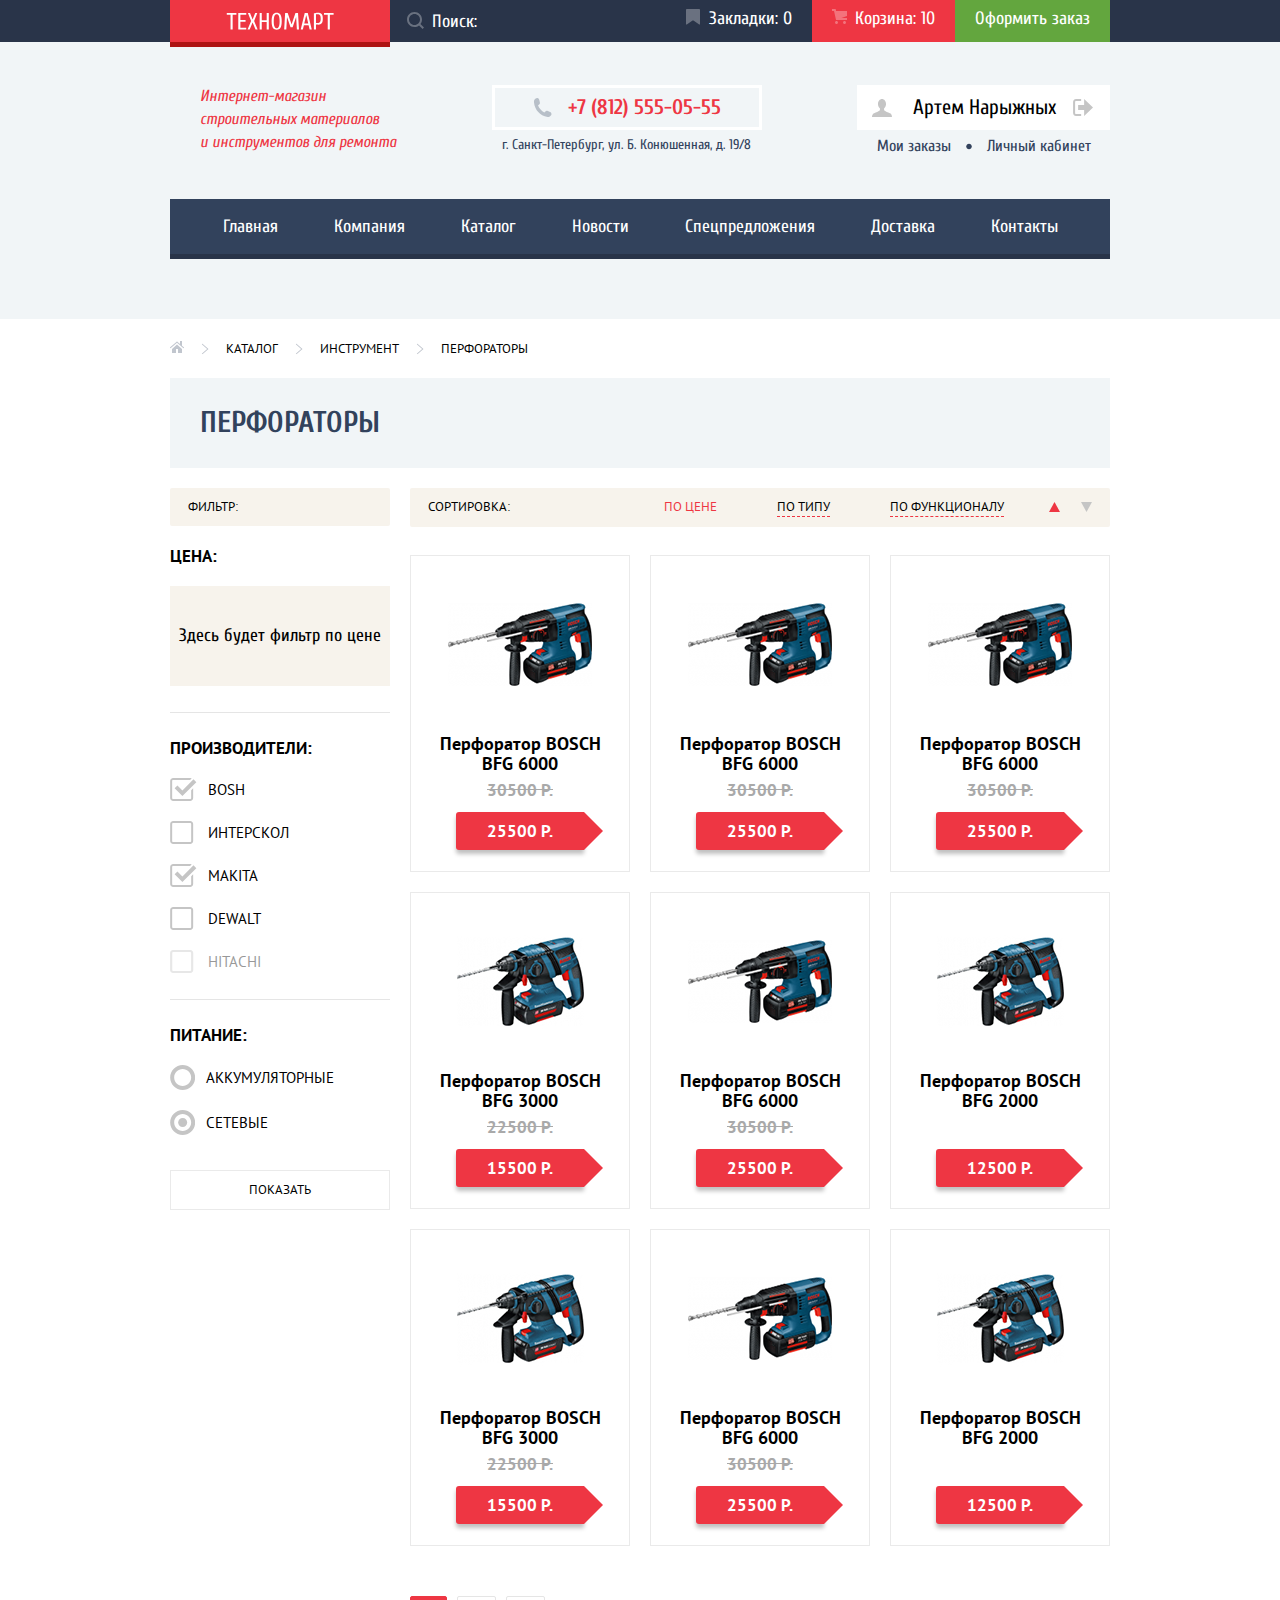
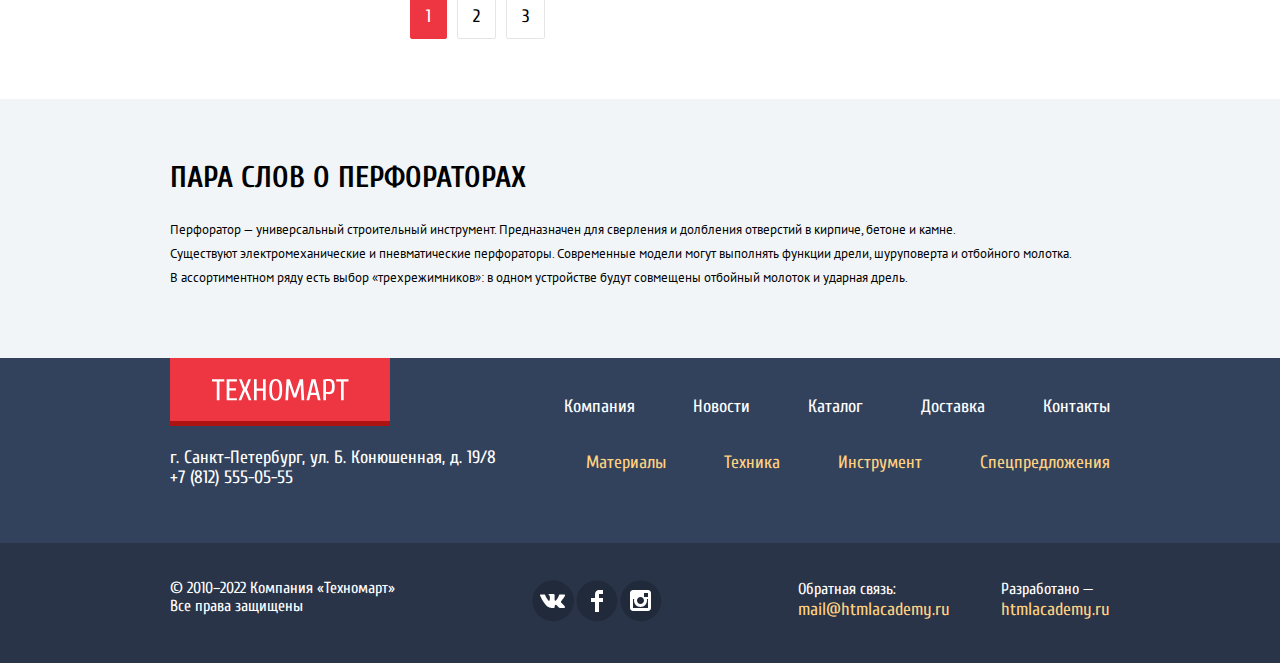
==== commit 54fd277e: "Added pagination" ====
--- a/catalog.html
+++ b/catalog.html
@@ -82,7 +82,7 @@
         <li class="breadcrumbs__item"><a href="" class="breadcrumbs__link">Перфораторы</a></li>
       </ul>
       <h1 class="main__title">Перфораторы</h1>
-      <section class="main__catalog catalog">
+      <section class="main__catalog">
         <div class="catalog__filter column-left">
           <div class="form-description left">Фильтр:</div>
           <form class="filter" method="get" action="https://echo.htmlacademy.ru">
@@ -95,7 +95,7 @@
               <ul class="filter__manufacturer-list">
                 <li class="filter__manufacturer-item">
                   <label class="checkbox__label" for="bosh">
-                    <input class="checkbox__input" type="checkbox" name="bosh" id="bosh" disabled checked>
+                    <input class="checkbox__input" type="checkbox" name="bosh" id="bosh" checked>
                     <span class="check__box">Bosh</span>
                   </label>
                 </li>
@@ -145,7 +145,7 @@
             <button class="filter__button" type="submit">Показать</button>
           </form>
         </div>
-        <div class="column__right">
+        <div class="column__right catalog">
           <div class="form-description right">
             <span class="right__title">Сортировка:</span>
             <ul class="right__list">
@@ -270,7 +270,28 @@
               <p class="card__current-price price">12500 р.</p>
             </div>
           </div>
-          <!--          Добавить список страниц с выделением активной-->
+          <div class="catalog__pagination pagination">
+            <ul class="pagination__list">
+              <li class="pagination__item">
+                <label class="pagination__label">
+                  <input type="radio" name="pagination"  class="pagination__check visually-hidden" checked>
+                  <span class="pagination__text">1</span>
+                </label>
+              </li>
+              <li class="pagination__item">
+                <label>
+                  <input type="radio" name="pagination"  class="pagination__check visually-hidden">
+                  <span class="pagination__text">2</span>
+                </label>
+              </li>
+              <li class="pagination__item">
+                <label>
+                  <input type="radio" name="pagination" class="pagination__check visually-hidden">
+                  <span class="pagination__text">3</span>
+                </label>
+              </li>
+            </ul>
+          </div>
         </div>
       </section>
     </div>
--- a/style/catalog.css
+++ b/style/catalog.css
@@ -666,12 +666,13 @@
   flex-grow: 1;
   display: flex;
   flex-wrap: wrap;
+  margin-bottom: 30px;
 }
 
 .catalog__card {
   width: 220px;
   margin-right: 20px;
-  margin-bottom: 18px;
+  margin-bottom: 20px;
   display: flex;
   flex-direction: column;
   background-color: var(--basic-white);
@@ -813,6 +814,47 @@
   border-left-color: #ee3643;
 }
 
+.visually-hidden {
+  position: absolute;
+  width: 1px;
+  height: 1px;
+  overflow: hidden;
+  clip: rect(0 0 0 0);
+}
+
+.pagination__list {
+  display: flex;
+  align-items: center;
+  list-style: none;
+  margin-bottom: 60px;
+  /*column-gap: 10px;*/
+}
+
+.pagination__item {
+  margin-right: 10px;
+}
+
+.pagination__text {
+  display: inline-block;
+  padding: 10px 15px;
+  border: 1px solid #E5E5E5;
+  border-radius: 2px;
+}
+
+.pagination__check:checked + .pagination__text {
+  border-color: var(--basic-red);
+  background-color: var(--basic-red);
+  color: var(--basic-white);
+}
+
+.pagination__check:hover + .pagination__text {
+  border-color: #C5C5C5;
+}
+
+.pagination__check:checked:hover + .pagination__text {
+  border-color: var(--basic-red);
+}
+
 .main__description {
   background-color: var(--special-light-gray);
   padding: 64px 0 68px;
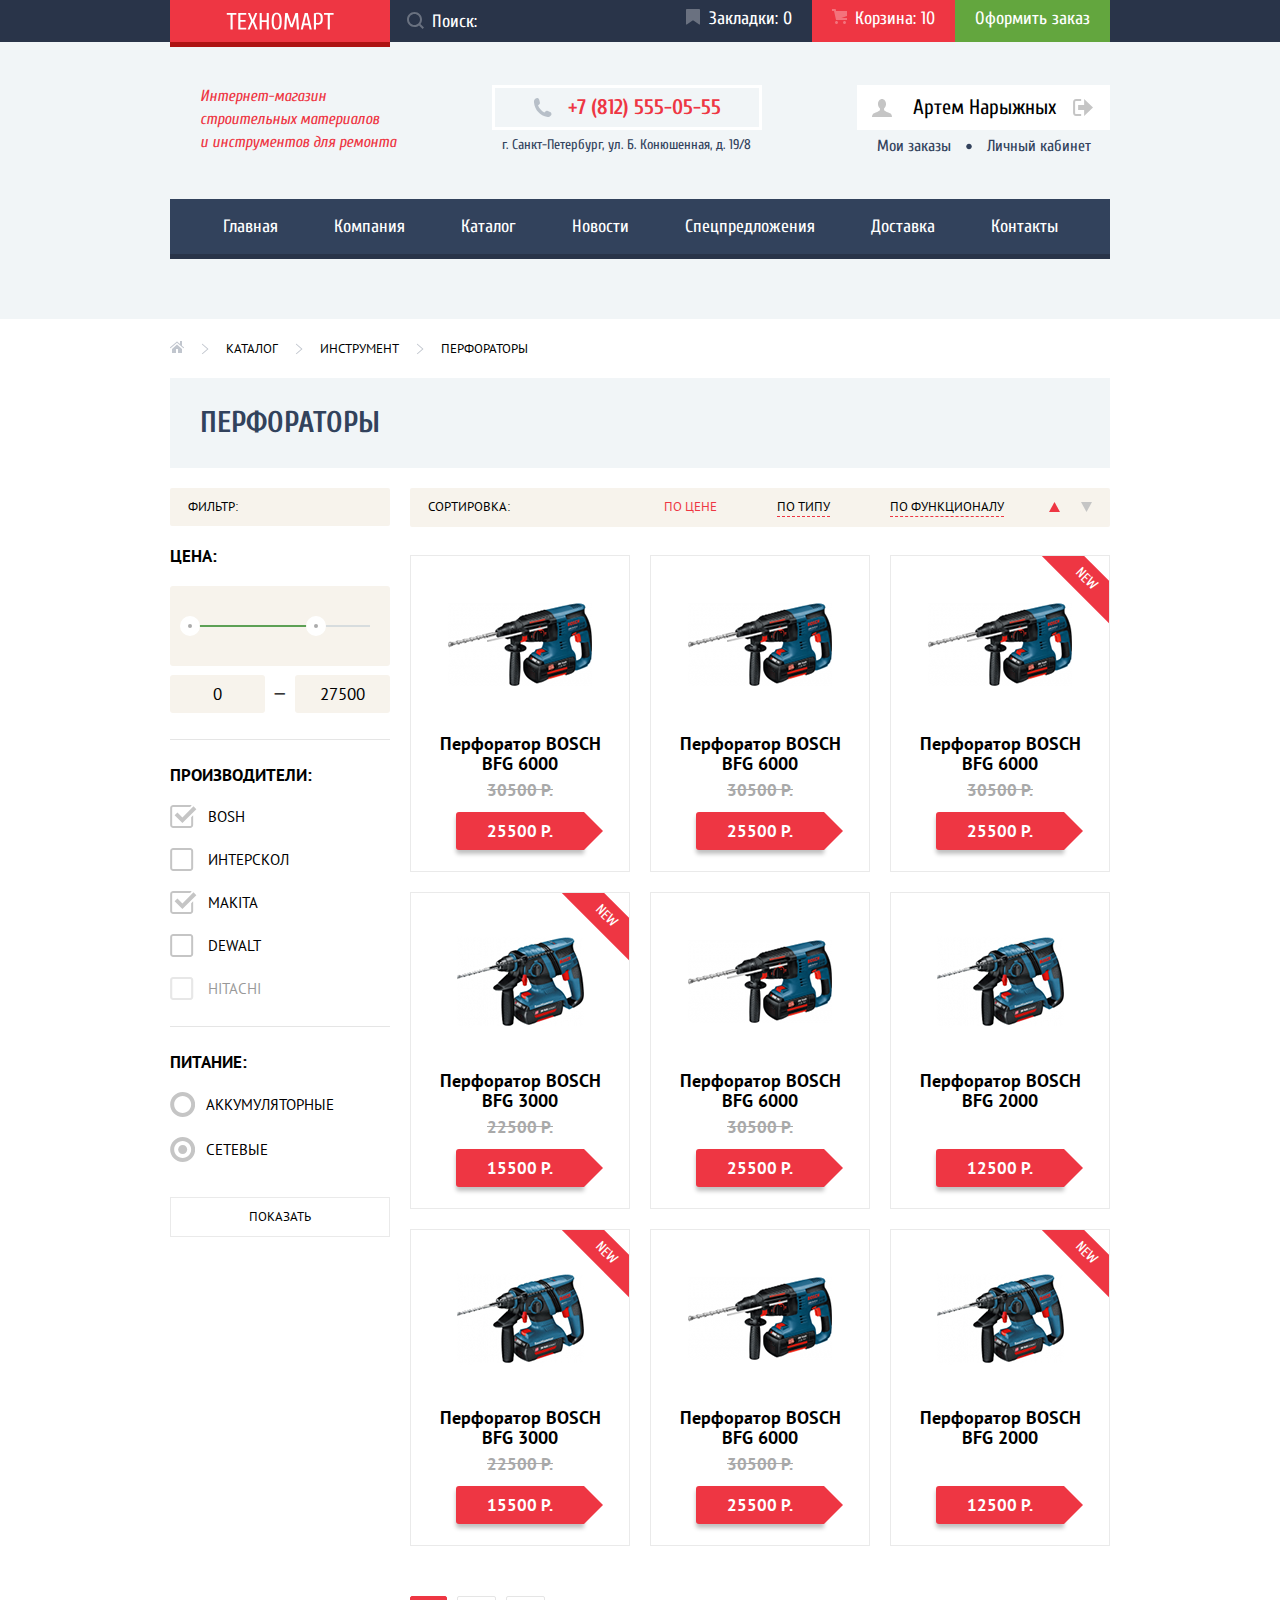
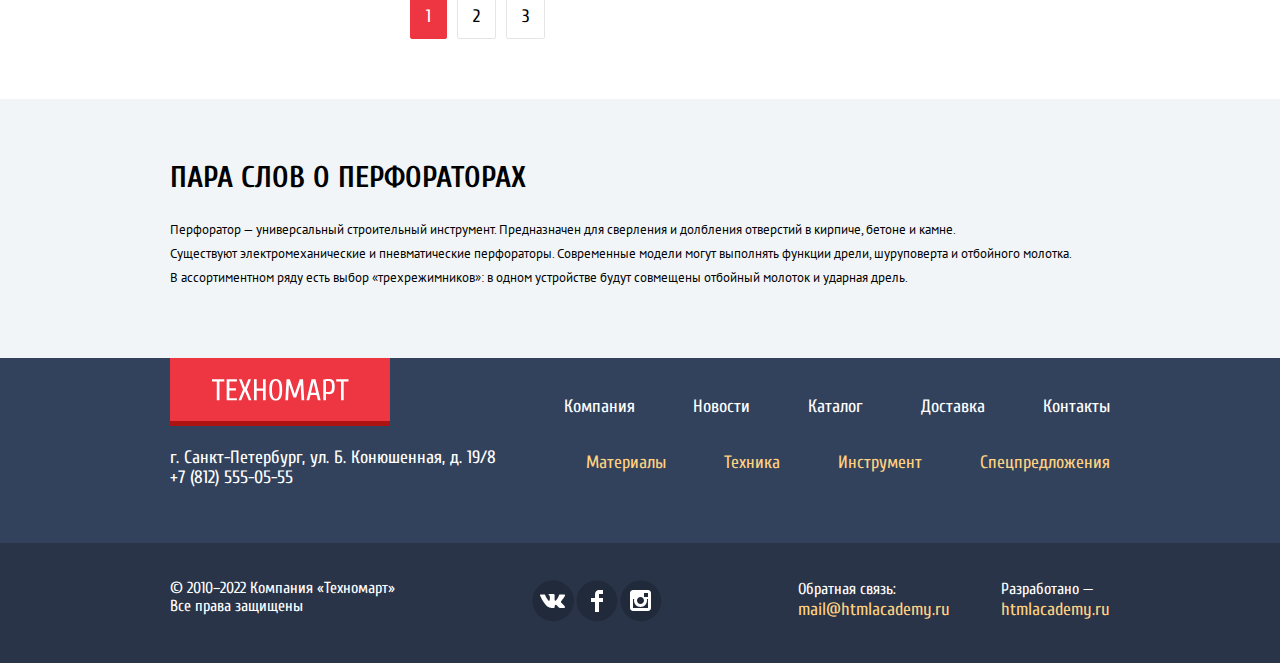
==== commit 11d50e3b: "Added price filter and style for new product card" ====
--- a/catalog.html
+++ b/catalog.html
@@ -83,12 +83,27 @@
       </ul>
       <h1 class="main__title">Перфораторы</h1>
       <section class="main__catalog">
-        <div class="catalog__filter column-left">
+        <div class="column-left catalog__filter">
           <div class="form-description left">Фильтр:</div>
           <form class="filter" method="get" action="https://echo.htmlacademy.ru">
             <fieldset class="price-filter">
               <legend>Цена:</legend>
-              <div class="plug">Здесь будет фильтр по цене</div>
+              <div class="price-filter__line line">
+                <div class="line__band">
+                  <div class="line__band_green"></div>
+                </div>
+                <div class="line__key line__key_min"></div>
+                <div class="line__key line__key_max"></div>
+              </div>
+              <div class="price-filter__inputs price-inp">
+                <label>
+                  <input type="number" class="price-inp__input price-inp__input_min" value="0">
+                </label>
+                <span class="price-inp__text">—</span>
+                <label>
+                  <input type="number" class="price-inp__input price-inp__input_max" value="27500">
+                </label>
+              </div>
             </fieldset>
             <fieldset class="manufacturer">
               <legend>Производители:</legend>
@@ -188,6 +203,9 @@
               <p class="card__current-price price">25500 р.</p>
             </div>
             <div class="catalog__card card">
+              <div class="card__new">
+                <span class="card__new-text">NEW</span>
+              </div>
               <div class="card__preview">
                 <img class="card__photo" src="img/products/bfg-6000.png" alt="BFG 6000">
               </div>
@@ -200,6 +218,9 @@
               <p class="card__current-price price">25500 р.</p>
             </div>
             <div class="catalog__card card">
+              <div class="card__new">
+                <span class="card__new-text">NEW</span>
+              </div>
               <div class="card__preview">
                 <img class="card__photo" src="img/products/bfg-2000-3000.jpg" alt="BFG 3000">
               </div>
@@ -235,6 +256,9 @@
               <p class="card__current-price price">12500 р.</p>
             </div>
             <div class="catalog__card card">
+              <div class="card__new">
+                <span class="card__new-text">NEW</span>
+              </div>
               <div class="card__preview">
                 <img class="card__photo" src="img/products/bfg-2000-3000.jpg" alt="BFG 3000">
               </div>
@@ -259,6 +283,9 @@
               <p class="card__current-price price">25500 р.</p>
             </div>
             <div class="catalog__card card">
+              <div class="card__new">
+                <span class="card__new-text">NEW</span>
+              </div>
               <div class="card__preview">
                 <img class="card__photo" src="img/products/bfg-2000-3000.jpg" alt="BFG 2000">
               </div>
--- a/style/catalog.css
+++ b/style/catalog.css
@@ -451,13 +451,6 @@
   margin-bottom: 20px;
 }
 
-.plug {
-  height:100px;
-  background-color: var(--special-sand);
-  text-align: center;
-  line-height: 100px;
-}
-
 .manufacturer,
 .price-filter {
   padding-bottom: 26px;
@@ -513,6 +506,77 @@
 .filter {
   display: flex;
   flex-direction: column;
+}
+
+.line {
+  height:80px;
+  background-color: var(--special-sand);
+  border-radius: 3px;
+  padding: 39px 20px;
+  position: relative;
+  margin-bottom: 9px;
+}
+
+.line__band{
+  height: 2px;
+  background-color: #D7DCDE;
+}
+
+.line__band_green {
+  width: 70%;
+  height: 100%;
+  background-color: #5da055;
+}
+
+.line__key {
+  width: 20px;
+  height: 20px;
+  background-color: #ABABAB;
+  border: 8px solid #fff;
+  border-radius: 50%;
+  position: absolute;
+  top: 30px;
+  cursor: pointer;
+}
+
+.line__key_min {
+  left: 10px;
+}
+
+.line__key_max {
+  left: calc(10px + 126px);
+}
+
+.price-inp {
+  display: flex;
+  justify-content: space-between;
+  align-items: center;
+}
+
+/*Скрытие стрелок у input number*/
+input[type="number"]::-webkit-outer-spin-button,
+input[type="number"]::-webkit-inner-spin-button {
+  -webkit-appearance: none; // Yeah, yeah everybody write about it
+}
+
+input[type='number'],
+input[type="number"]:hover,
+input[type="number"]:focus {
+  appearance: none;
+  -moz-appearance: textfield;
+}
+
+.price-inp__input {
+  width: 95px;
+  font-family: 'PT Sans', sans-serif;
+  font-size: 17px;
+  line-height: 18px;
+  text-align: center;
+  padding: 10px 0;
+  background-color: var(--special-sand);
+  border-radius: 3px;
+  border: none;
+  outline: none;
 }
 
 .power {
@@ -678,6 +742,8 @@
   background-color: var(--basic-white);
   text-align: center;
   border: 1px solid rgba(234, 234, 234, 1);
+  position: relative;
+  overflow: hidden;
 }
 
 .catalog__card:hover {
@@ -686,6 +752,23 @@
 
 .catalog__card:nth-child(3n) {
   margin-right: 0;
+}
+
+.card__new {
+  display: block;
+  width: 100px;
+  height: 30px;
+  background-color: var(--basic-red);
+  position: absolute;
+  top: 8px;
+  right: -27px;
+  transform: rotate(45deg);
+}
+
+.card__new-text {
+  font-size: 14px;
+  line-height: 30px;
+  color: var(--basic-white);
 }
 
 .card__preview {
